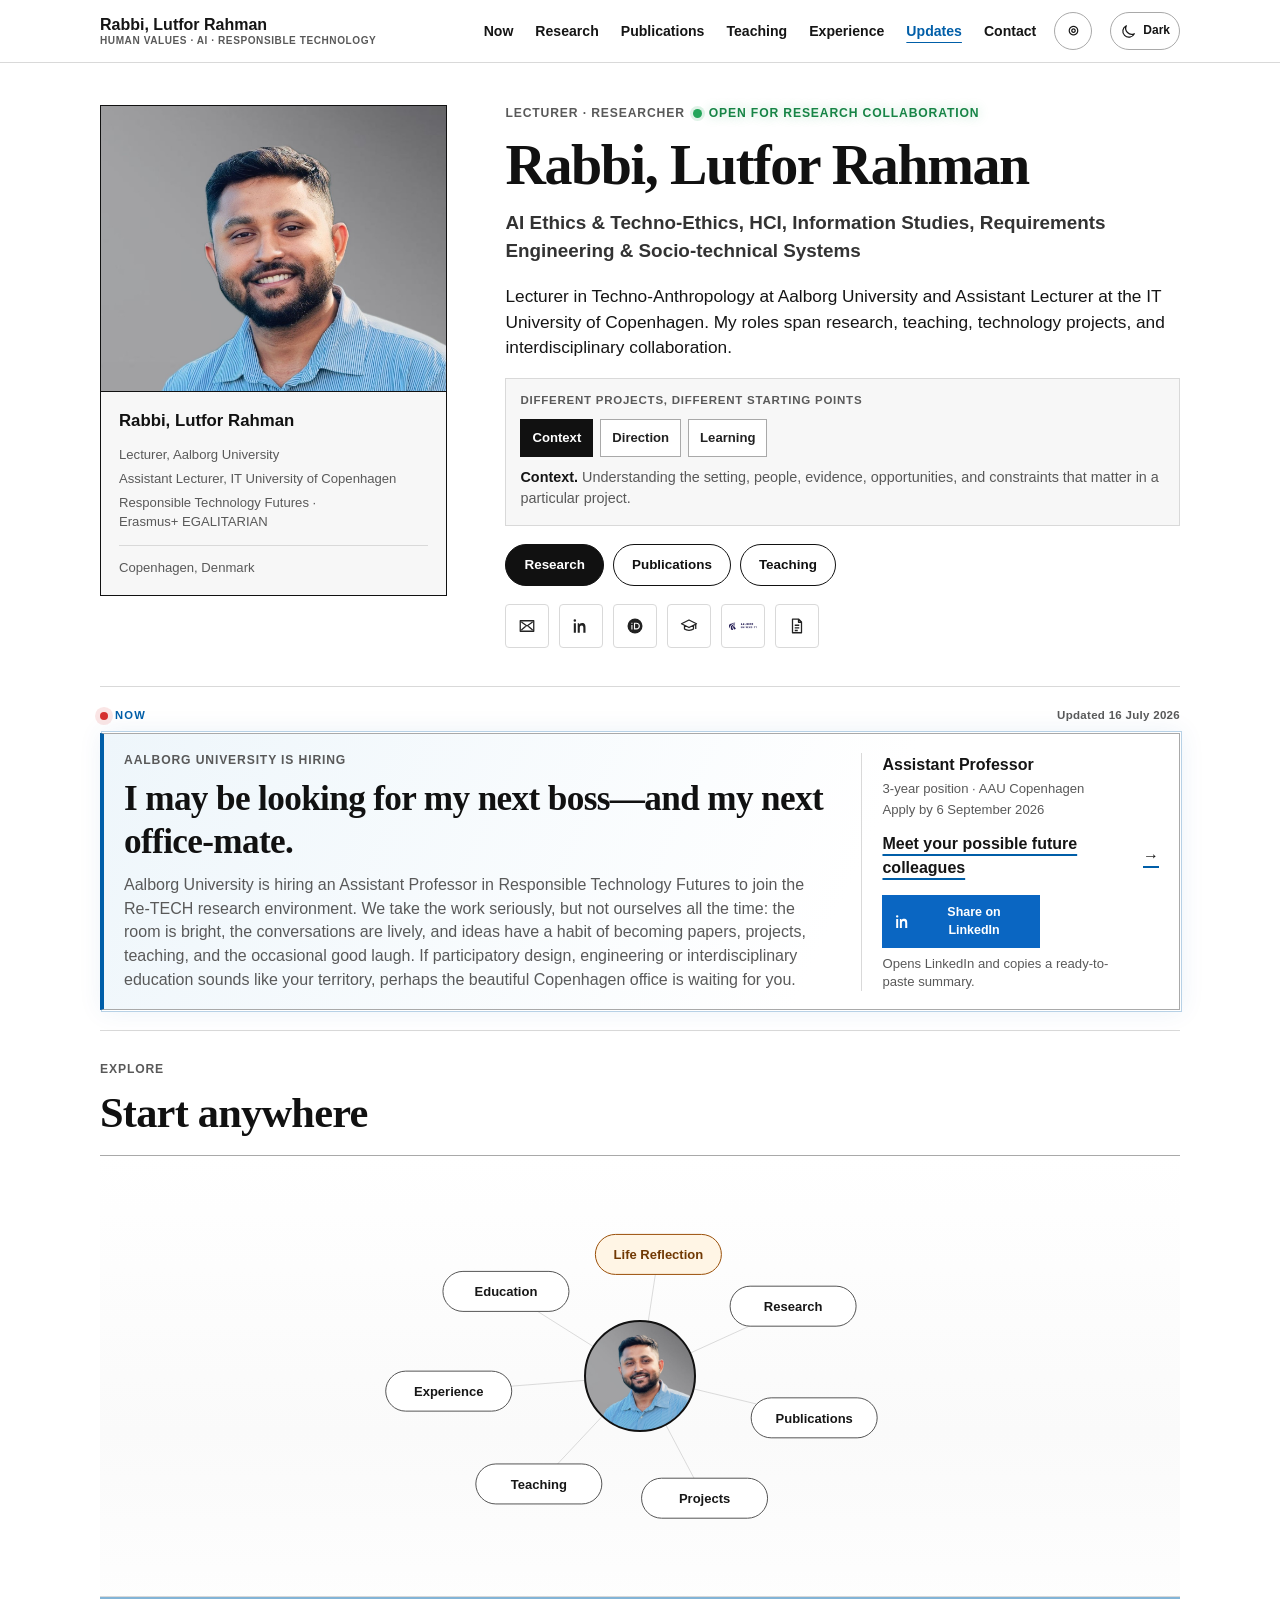
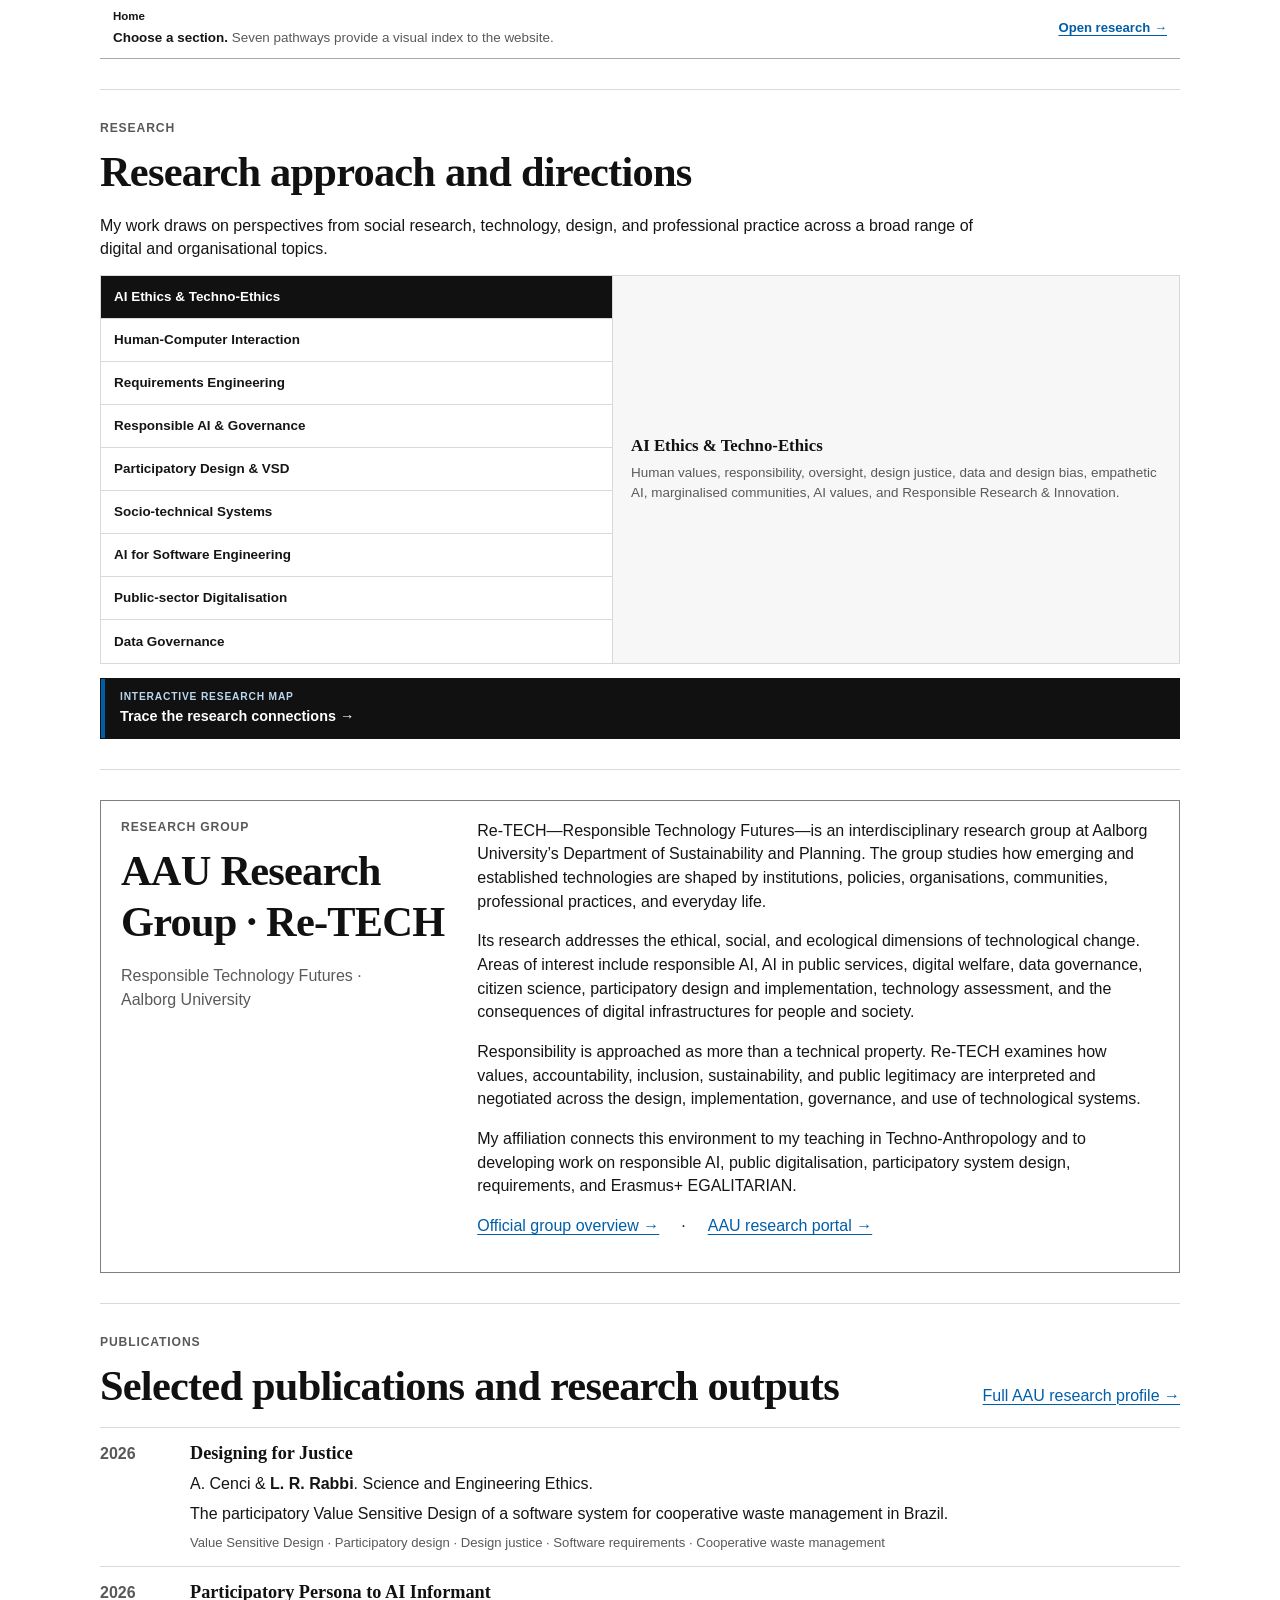
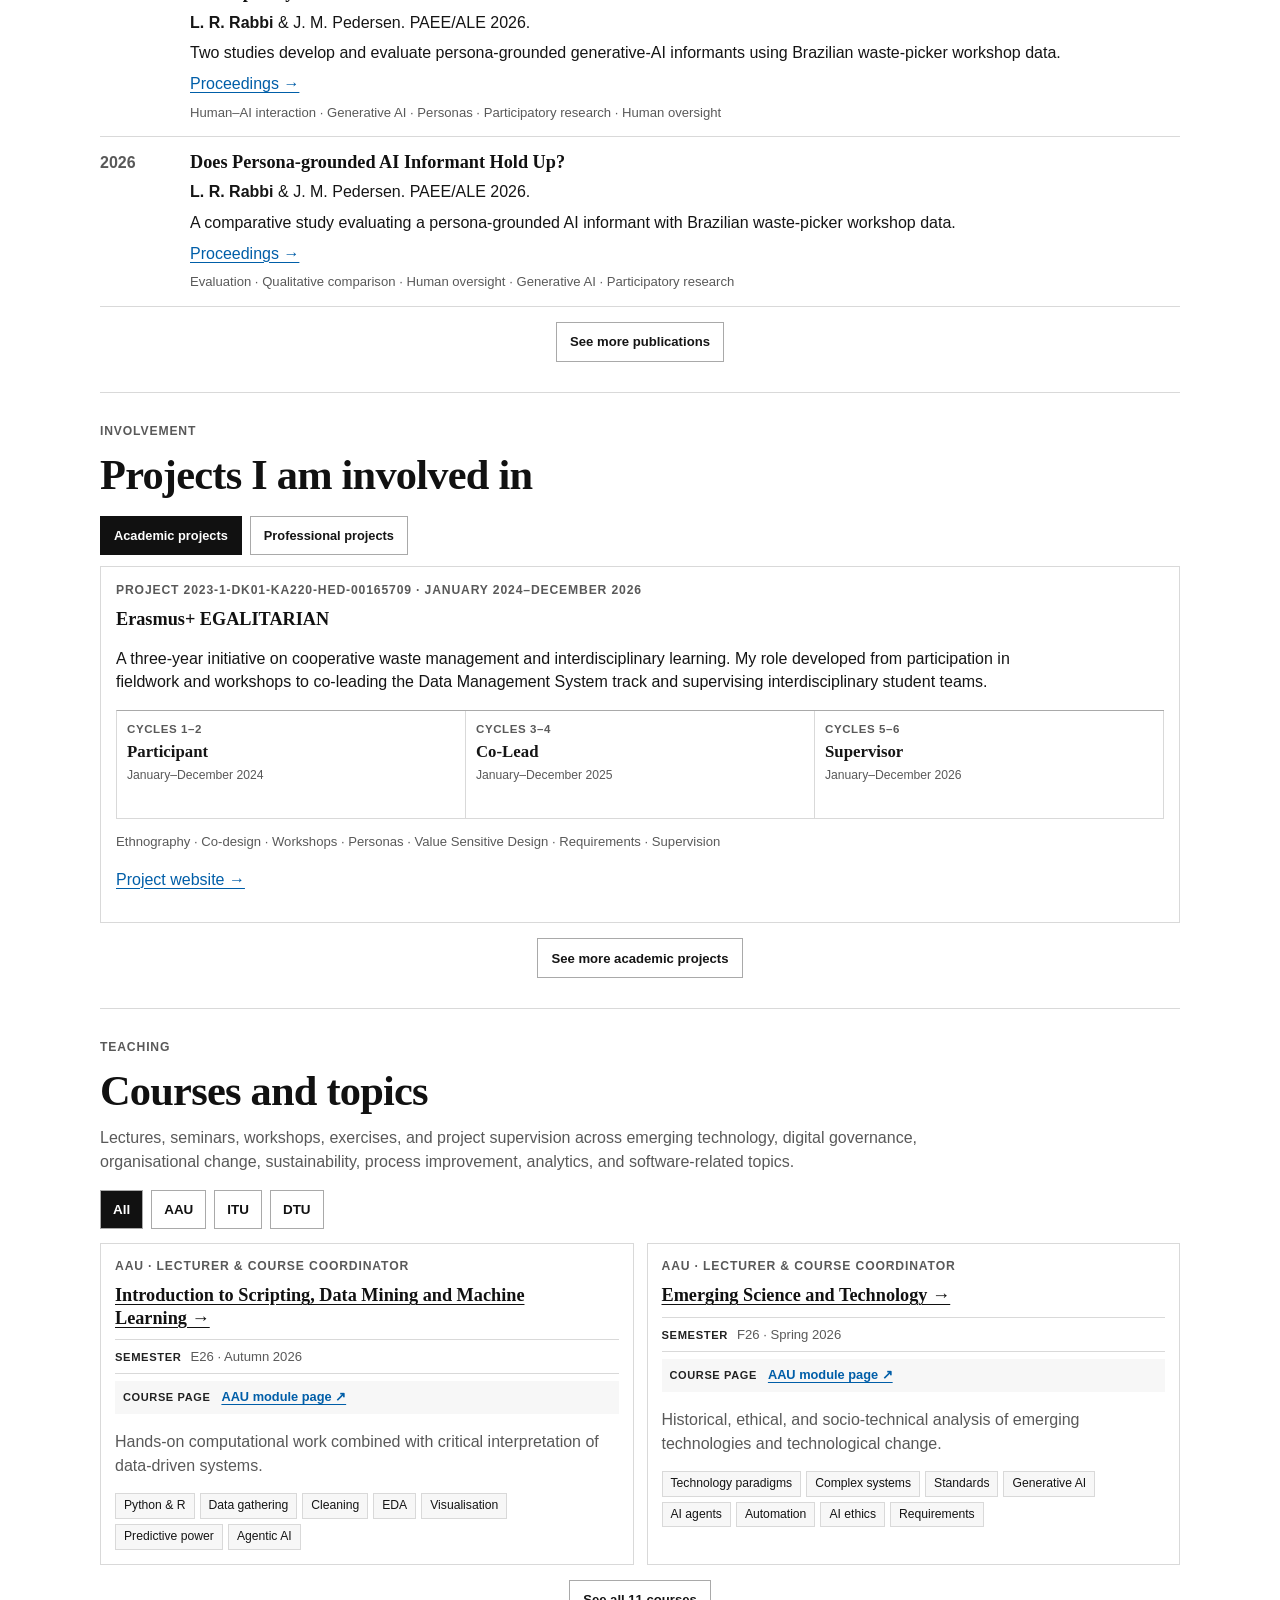
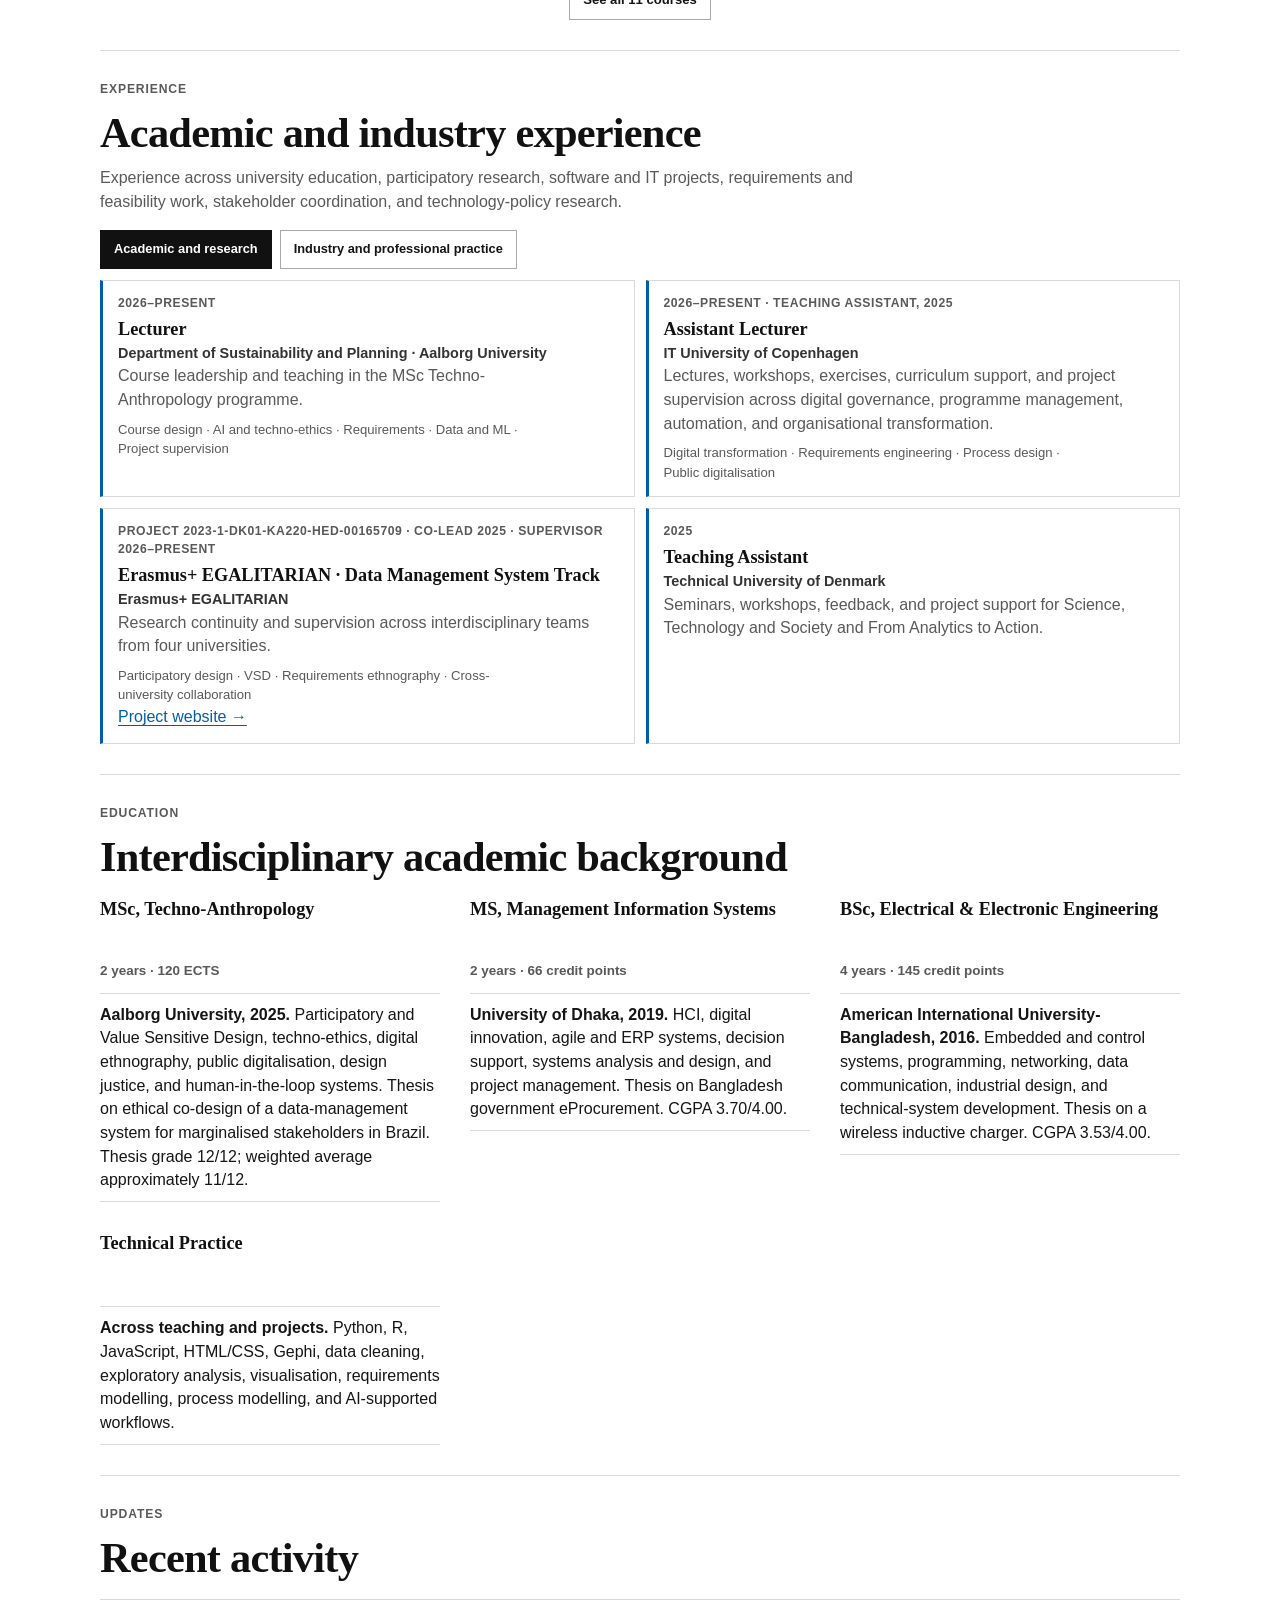
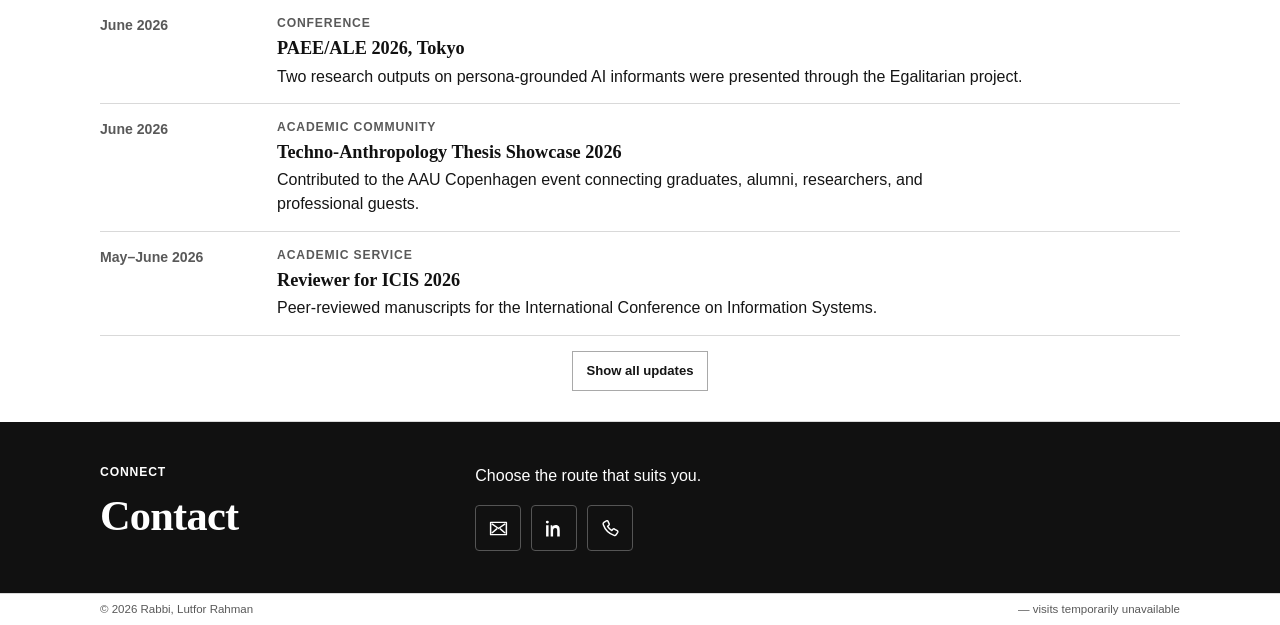
==== detailed.html @ 1c465591 "Make interactive profile the homepage" ====
<!doctype html>
<html lang="en">
  <head>
    <meta charset="utf-8" />
    <meta name="viewport" content="width=device-width, initial-scale=1" />
    <meta name="description" content="Rabbi, Lutfor Rahman — lecturer and researcher working across AI ethics, techno-ethics, HCI, requirements engineering, public digitalisation, and socio-technical systems." />
    <link rel="canonical" href="https://asmrabbi.github.io/detailed.html" />
    <!-- NOW_SOCIAL_META_START -->
    <meta property="og:type" content="article" />
    <meta property="og:site_name" content="Rabbi, Lutfor Rahman" />
    <meta property="og:title" content="Aalborg University is hiring | Rabbi, Lutfor Rahman" />
    <meta property="og:description" content="I may be looking for my next boss—and my next office-mate. Apply by 6 September 2026" />
    <meta property="og:url" content="https://asmrabbi.github.io/detailed.html?now=7c0dca48b4#now" />
    <meta property="og:image" content="https://asmrabbi.github.io/public/assets/images/social-preview.png?v=7c0dca48b4" />
    <meta property="og:image:width" content="1200" />
    <meta property="og:image:height" content="627" />
    <meta property="og:image:alt" content="Aalborg University is hiring" />
    <meta name="twitter:card" content="summary_large_image" />
    <meta name="twitter:title" content="Aalborg University is hiring | Rabbi, Lutfor Rahman" />
    <meta name="twitter:description" content="I may be looking for my next boss—and my next office-mate. Apply by 6 September 2026" />
    <meta name="twitter:image" content="https://asmrabbi.github.io/public/assets/images/social-preview.png?v=7c0dca48b4" />
    <!-- NOW_SOCIAL_META_END -->
    <title>Rabbi, Lutfor Rahman | AI Ethics, HCI &amp; Requirements Engineering</title>
    <link rel="icon" href="public/assets/favicon.svg" type="image/svg+xml" />
    <script src="theme.js"></script>
    <link rel="stylesheet" href="styles.css" />
  </head>
  <body>
    <a class="skip-link" href="#main-content">Skip to main content</a>
    <svg class="icon-sprite" aria-hidden="true">
      <symbol id="icon-email" viewBox="0 0 24 24"><path d="M3 5h18v14H3V5Zm1.5 1.8L12 12l7.5-5.2M4.5 17.2l5.8-5M19.5 17.2l-5.8-5" fill="none" stroke="currentColor" stroke-width="1.7" stroke-linejoin="round" /></symbol>
      <symbol id="icon-linkedin" viewBox="0 0 24 24"><path d="M5.2 8.3H2.4V21h2.8V8.3ZM3.8 3A1.7 1.7 0 1 0 3.8 6.4 1.7 1.7 0 0 0 3.8 3Zm6.5 5.3H7.6V21h2.8v-6.3c0-1.7.3-3.4 2.5-3.4 2.2 0 2.2 2 2.2 3.5V21H18v-7c0-3.4-.7-6-4.7-6-1.9 0-3.2 1-3.7 1.9h-.1V8.3Z" fill="currentColor" /></symbol>
      <symbol id="icon-orcid" viewBox="0 0 24 24"><circle cx="12" cy="12" r="10" fill="currentColor" /><path d="M7.2 7.5h1.4v1.4H7.2V7.5Zm0 3h1.4v6H7.2v-6Zm3.4-3h3.1c3.2 0 4.8 1.8 4.8 4.5s-1.6 4.5-4.8 4.5h-3.1v-9Zm1.5 1.4v6.2h1.5c2.2 0 3.3-1.1 3.3-3.1s-1.1-3.1-3.3-3.1h-1.5Z" fill="#fff" /></symbol>
      <symbol id="icon-scholar" viewBox="0 0 24 24"><path d="m2 9 10-5 10 5-10 5L2 9Zm4 2.2V16c2.8 2.3 9.2 2.3 12 0v-4.8M21 10v6" fill="none" stroke="currentColor" stroke-width="1.7" stroke-linejoin="round" /></symbol>
      <symbol id="icon-document" viewBox="0 0 24 24"><path d="M6 2.75h8l4 4V21H6V2.75Zm8 0V7h4M9 11h6M9 14.5h6M9 18h4" fill="none" stroke="currentColor" stroke-width="1.7" stroke-linejoin="round" /></symbol>
      <symbol id="icon-phone" viewBox="0 0 24 24"><path d="M7.2 3.4 4.5 5.1c-.8.5-1.1 1.5-.8 2.4 2 5.8 6.6 10.4 12.4 12.4.9.3 1.9 0 2.4-.8l1.7-2.7c.4-.7.2-1.6-.5-2l-3.2-1.8c-.6-.3-1.3-.2-1.8.3l-1.2 1.4a14.1 14.1 0 0 1-4.8-4.8l1.4-1.2c.5-.5.6-1.2.3-1.8L9.2 3.8c-.4-.7-1.3-.9-2-.4Z" fill="none" stroke="currentColor" stroke-width="1.7" stroke-linejoin="round" /></symbol>
      <symbol id="icon-moon" viewBox="0 0 24 24"><path d="M20.2 15.1A8.5 8.5 0 0 1 8.9 3.8 8.5 8.5 0 1 0 20.2 15.1Z" fill="none" stroke="currentColor" stroke-width="1.7" stroke-linejoin="round" /></symbol>
      <symbol id="icon-sun" viewBox="0 0 24 24"><circle cx="12" cy="12" r="3.5" fill="none" stroke="currentColor" stroke-width="1.7" /><path d="M12 2.2v2.2M12 19.6v2.2M2.2 12h2.2M19.6 12h2.2M5.1 5.1l1.6 1.6M17.3 17.3l1.6 1.6M18.9 5.1l-1.6 1.6M6.7 17.3l-1.6 1.6" fill="none" stroke="currentColor" stroke-width="1.7" stroke-linecap="round" /></symbol>
    </svg>

    <header class="site-header">
      <div class="container header-row">
        <a class="site-name" href="#top"><span>Rabbi, Lutfor Rahman</span><small>Human Values · AI · Responsible Technology</small></a>
        <nav id="main-nav" class="main-nav" aria-label="Main navigation">
          <a href="#now">Now</a><a href="#research">Research</a><a href="#publications">Publications</a><a href="#teaching">Teaching</a><a href="#experience">Experience</a><a href="#updates">Updates</a><a href="#contact">Contact</a>
        </nav>
        <a class="view-mode-link" href="./" aria-label="Open interactive profile view"><span aria-hidden="true">◎</span><span>Interactive view</span></a>
        <button class="theme-toggle" id="theme-toggle" type="button" aria-pressed="false" aria-label="Switch to dark mode" title="Switch to dark mode"><svg class="theme-toggle-icon" aria-hidden="true"><use id="theme-toggle-icon-use" href="#icon-moon"></use></svg><span id="theme-toggle-label">Dark</span></button>
        <button class="menu-button" type="button" aria-expanded="false" aria-controls="main-nav">Menu</button>
      </div>
    </header>

    <main id="main-content">
      <section class="hero container" id="top" aria-labelledby="page-title">
        <div class="hero-text">
          <p class="kicker availability-kicker"><span data-cms="hero-kicker">Lecturer · Researcher</span><span class="availability-status"><span class="availability-dot" aria-hidden="true"></span><span data-cms="hero-availability">Open for Research Collaboration</span></span></p>
          <h1 id="page-title">Rabbi, Lutfor Rahman</h1>
          <p class="role-line" data-cms="hero-role">AI Ethics &amp; Techno-Ethics, HCI, Information Studies, Requirements Engineering &amp; Socio-technical Systems</p>
          <p class="intro" data-cms="hero-intro">Lecturer in Techno-Anthropology at Aalborg University and Assistant Lecturer at the IT University of Copenhagen. My roles span research, teaching, technology projects, and interdisciplinary collaboration.</p>
          <div class="intro-explorer" aria-labelledby="intro-explorer-title">
            <p class="intro-explorer-title" id="intro-explorer-title">Different projects, different starting points</p>
            <div class="intro-steps" role="group" aria-label="Project lenses">
              <button class="intro-step active" type="button" aria-pressed="true" data-intro-copy="Context|Understanding the setting, people, evidence, opportunities, and constraints that matter in a particular project.">Context</button>
              <button class="intro-step" type="button" aria-pressed="false" data-intro-copy="Direction|Clarifying priorities and shaping useful research, teaching, design, or technology decisions for the situation at hand.">Direction</button>
              <button class="intro-step" type="button" aria-pressed="false" data-intro-copy="Learning|Using analysis, feedback, evaluation, and reflection to develop the work and communicate what is learned.">Learning</button>
            </div>
            <p class="intro-detail" id="intro-detail" aria-live="polite"><strong>Context.</strong> Understanding the setting, people, evidence, opportunities, and constraints that matter in a particular project.</p>
          </div>
          <ul class="hero-actions" aria-label="Explore the website"><li><a href="#research">Research</a></li><li><a href="#publications">Publications</a></li><li><a href="#teaching">Teaching</a></li></ul>
          <ul class="profile-links icon-only-links" aria-label="Profile and contact links">
            <li><a href="mailto:asmlrr@plan.aau.dk" aria-label="Email" data-tooltip="Email" title="Email"><svg class="profile-icon" aria-hidden="true"><use href="#icon-email"></use></svg></a></li>
            <li><a href="https://www.linkedin.com/in/asmrabbi/" target="_blank" rel="noopener noreferrer" aria-label="LinkedIn" data-tooltip="LinkedIn" title="LinkedIn"><svg class="profile-icon" aria-hidden="true"><use href="#icon-linkedin"></use></svg></a></li>
            <li><a href="https://orcid.org/0009-0007-5392-1400" target="_blank" rel="noopener noreferrer" aria-label="ORCID" data-tooltip="ORCID" title="ORCID"><svg class="profile-icon" aria-hidden="true"><use href="#icon-orcid"></use></svg></a></li>
            <li><a href="https://scholar.google.com/citations?user=o9uIU80AAAAJ&amp;hl=en" target="_blank" rel="noopener noreferrer" aria-label="Google Scholar" data-tooltip="Google Scholar" title="Google Scholar"><svg class="profile-icon" aria-hidden="true"><use href="#icon-scholar"></use></svg></a></li>
            <li><a href="https://vbn.aau.dk/en/persons/asmlrr/" target="_blank" rel="noopener noreferrer" aria-label="AAU profile" data-tooltip="AAU profile" title="AAU profile"><img class="profile-logo aau-logo" src="public/assets/logos/aau-logo.png" alt="" /></a></li>
            <li><a href="public/assets/docs/Rabbi-CV-2026.pdf" target="_blank" aria-label="CV" data-tooltip="CV" title="CV"><svg class="profile-icon" aria-hidden="true"><use href="#icon-document"></use></svg></a></li>
          </ul>
        </div>
        <aside class="profile-card" aria-label="Current academic roles">
          <figure class="profile-photo"><img src="public/assets/images/rabbi-portrait.jpg" alt="Rabbi, Lutfor Rahman" width="1280" height="1544" /></figure>
          <div class="profile-card-body"><p class="profile-card-name">Rabbi, Lutfor Rahman</p><p>Lecturer, Aalborg University</p><p>Assistant Lecturer, IT University of Copenhagen</p><p>Responsible Technology Futures · Erasmus+ EGALITARIAN</p><p class="profile-card-location">Copenhagen, Denmark</p></div>
        </aside>
      </section>

      <section class="section container now-section" id="now" aria-labelledby="now-heading">
        <div class="now-meta"><div class="now-marker" aria-hidden="true"><span></span>Now</div><span class="now-updated" data-cms="now-updated">Updated 16 July 2026</span></div>
        <div class="now-feature">
          <div class="now-copy">
            <p class="section-label" data-cms="now-eyebrow">Aalborg University is hiring</p>
            <h2 id="now-heading" data-cms="now-title">I may be looking for my next boss—and my next office-mate.</h2>
            <p data-cms="now-body">Aalborg University is hiring an Assistant Professor in Responsible Technology Futures to join the Re-TECH research environment. We take the work seriously, but not ourselves all the time: the room is bright, the conversations are lively, and ideas have a habit of becoming papers, projects, teaching, and the occasional good laugh. If participatory design, engineering or interdisciplinary education sounds like your territory, perhaps the beautiful Copenhagen office is waiting for you.</p>
          </div>
          <div class="now-action">
            <p><strong>Assistant Professor</strong><span>3-year position · AAU Copenhagen</span><span data-cms="now-deadline">Apply by 6 September 2026</span></p>
            <a class="now-link" data-cms-href="now-link" href="https://www.stillinger.aau.dk/videnskabelige-stillinger/vis-stilling/vacancyId/953686" target="_blank" rel="noopener noreferrer"><span data-cms="now-link-label">Meet your possible future colleagues</span> <span aria-hidden="true">→</span></a>
            <button class="now-share-linkedin" id="share-now-linkedin" type="button" aria-label="Share this Aalborg University vacancy update on LinkedIn" aria-describedby="linkedin-share-help"><svg class="profile-icon" aria-hidden="true"><use href="#icon-linkedin"></use></svg><span>Share on LinkedIn</span></button>
            <p class="now-share-help" id="linkedin-share-help">Opens LinkedIn and copies a ready-to-paste summary.</p>
            <p class="now-share-status" id="linkedin-share-status" aria-live="polite" hidden></p>
          </div>
        </div>
      </section>

      <section class="section container profile-navigator-section" id="keyword-navigator" aria-labelledby="keyword-heading">
        <div class="section-heading"><p class="section-label">Explore</p><h2 id="keyword-heading">Start anywhere</h2></div>
        <div class="profile-orbit" id="profile-orbit">
          <svg id="keyword-network" viewBox="0 0 860 440" role="group" aria-labelledby="keyword-network-title keyword-network-description">
            <title id="keyword-network-title">Interactive visual navigation for the website</title><desc id="keyword-network-description">Rabbi, Lutfor Rahman appears at the centre, connected to Research, Publications, Projects, Teaching, Experience, Education, and Life Reflection. Selecting an area reveals its content.</desc>
            <defs><clipPath id="orbit-avatar-clip"><circle cx="430" cy="220" r="55"></circle></clipPath></defs>
            <circle class="avatar-pulse avatar-pulse-one" cx="430" cy="220" r="67"></circle><circle class="avatar-pulse avatar-pulse-two" cx="430" cy="220" r="78"></circle>
            <g class="orbit-avatar-home" id="orbit-avatar-home" role="button" tabindex="0" aria-label="Reset Explore to home">
              <image class="orbit-avatar is-active" data-avatar-section="home" href="public/assets/images/rabbi-portrait.jpg" x="375" y="165" width="110" height="110" preserveAspectRatio="xMidYMid slice" clip-path="url(#orbit-avatar-clip)"></image>
              <image class="orbit-avatar" data-avatar-section="research" href="public/assets/images/orbit-research.png" x="375" y="165" width="110" height="110" preserveAspectRatio="xMidYMid slice" clip-path="url(#orbit-avatar-clip)"></image>
              <image class="orbit-avatar" data-avatar-section="publications" href="public/assets/images/orbit-publications.png" x="375" y="165" width="110" height="110" preserveAspectRatio="xMidYMid slice" clip-path="url(#orbit-avatar-clip)"></image>
              <image class="orbit-avatar" data-avatar-section="projects" href="public/assets/images/orbit-projects.png" x="375" y="165" width="110" height="110" preserveAspectRatio="xMidYMid slice" clip-path="url(#orbit-avatar-clip)"></image>
              <image class="orbit-avatar" data-avatar-section="teaching" href="public/assets/images/orbit-teaching.png" x="375" y="165" width="110" height="110" preserveAspectRatio="xMidYMid slice" clip-path="url(#orbit-avatar-clip)"></image>
              <image class="orbit-avatar" data-avatar-section="experience" href="public/assets/images/orbit-experience.png" x="375" y="165" width="110" height="110" preserveAspectRatio="xMidYMid slice" clip-path="url(#orbit-avatar-clip)"></image>
              <image class="orbit-avatar" data-avatar-section="education" href="public/assets/images/orbit-education.png" x="375" y="165" width="110" height="110" preserveAspectRatio="xMidYMid slice" clip-path="url(#orbit-avatar-clip)"></image>
              <circle class="orbit-avatar-border" cx="430" cy="220" r="55"></circle>
            </g>
          </svg>
          <article class="life-reflection" id="life-reflection" hidden aria-labelledby="life-reflection-heading">
            <div class="life-reflection-meta"><p class="life-reflection-label">Life reflection</p><time class="life-reflection-date" id="life-reflection-date" datetime="2026-07">July 2026</time></div>
            <h3 id="life-reflection-heading">Between two mornings</h3>
            <div class="life-reflection-prose" id="life-reflection-prose">
              <p>Some nights I am still awake when morning begins. As an immigrant living between places and time zones, I carry more than one clock inside me. Once, my days spilled easily into rooms full of friends; now I can be a night crawler bargaining with an early class—wondering whether my partner will wake soon and leave for work, whether tomorrow’s slides are ready, whether a deadline has quietly moved closer. And then: oh no, LinkedIn. Perhaps I should look.</p>
              <p>Behind these smaller alarms lives a larger one. My parents are growing older far away. I call and hear a tired voice, a cough, or the quiet suggestion that something is missing. Distance turns love into questions I cannot always answer: Are they well? Did I call enough? What does it mean to build a life here while part of my heart keeps listening seven thousand kilometres away?</p>
              <p>Still, life refuses to be only worry. The sun pours gold across the sky—goldy-gold, almost unreal. A ridiculous meme makes me laugh. Friends appear together on a phone screen, smiling from the other side of the world, and for a while the kilometres disappear. Then an email arrives: the paper is accepted. A colleague says something kind. A small accomplishment knocks at the door, and I catch myself smiling before anyone else can see.</p>
              <p>Yes, life goes on. Time passes through unfinished slides, missed sleep, distant voices, good news, private laughter, and skies that keep changing colour. Night gives back the morning. The new day comes. And somehow, so do I.</p>
            </div>
            <button type="button" class="life-reflection-more" aria-disabled="true" title="A personal page will be added here later">Click here for more</button>
          </article>
          <div class="orbit-status" id="keyword-network-detail" aria-live="polite"><div class="orbit-status-copy"><nav class="orbit-breadcrumbs" id="orbit-breadcrumbs" aria-label="Current Explore path"><button type="button" class="orbit-crumb current">Home</button></nav><p><strong>Choose a section.</strong> Seven pathways provide a visual index to the website.</p></div><div class="orbit-status-actions"><button class="orbit-back" id="orbit-back" type="button" hidden>Back</button><a href="#research" id="keyword-section-link">Open research →</a></div></div>
        </div>
        <noscript><p>The interactive profile navigator requires JavaScript.</p></noscript>
      </section>

      <section class="section container" id="research" aria-labelledby="research-heading">
        <div class="section-heading"><p class="section-label">Research</p><h2 id="research-heading">Research approach and directions</h2></div>
        <div class="research-summary">
          <div class="prose research-intro"><p>My work draws on perspectives from social research, technology, design, and professional practice across a broad range of digital and organisational topics.</p></div>
          <div class="research-domains">
            <div class="domain-tabs" role="tablist" aria-label="Research domains">
              <button class="domain-tab active" id="domain-ethics" data-profile-term="ai-ethics" type="button" role="tab" aria-selected="true" aria-controls="domain-detail" data-domain-title="AI Ethics &amp; Techno-Ethics" data-domain-copy="Design justice and justice in design; values in AI; data and design bias; empathetic AI; marginalised communities; human oversight; and Responsible Research &amp; Innovation (RRI).">AI Ethics &amp; Techno-Ethics</button>
              <button class="domain-tab" id="domain-hci" data-profile-term="hci" type="button" role="tab" aria-selected="false" aria-controls="domain-detail" data-domain-title="HCI &amp; Human-AI Interaction" data-domain-copy="Human-in-the-loop (HITL) systems, usability, trust, explanation, evaluation, and the ways people guide, adapt, or challenge generative and agentic systems.">HCI &amp; Human-AI Interaction</button>
              <button class="domain-tab" id="domain-requirements" data-profile-term="requirements-engineering" type="button" role="tab" aria-selected="false" aria-controls="domain-detail" data-domain-title="Requirements Engineering &amp; Software Work" data-domain-copy="Empirical software engineering, requirements ethnography, ethical assessment, ESG and CSRD reporting, ISO compliance, elicitation, workflows, and evaluation criteria.">Requirements Engineering &amp; Software Work</button>
              <button class="domain-tab" id="domain-public" data-profile-term="public-digitalisation" type="button" role="tab" aria-selected="false" aria-controls="domain-detail" data-domain-title="Public Digitalisation &amp; Socio-technical Systems" data-domain-copy="Public-sector system governance, organisational change, data and design bias, algorithmic marginalisation, digital inclusion, institutional responsibility, and accountability.">Public Digitalisation &amp; Socio-technical Systems</button>
            </div>
            <div class="domain-detail" id="domain-detail" role="tabpanel" aria-labelledby="domain-ethics" aria-live="polite"><h3>AI Ethics &amp; Techno-Ethics</h3><p>Design justice and justice in design; values in AI; data and design bias; empathetic AI; marginalised communities; human oversight; and Responsible Research &amp; Innovation (RRI).</p></div>
          </div>
          <button class="section-toggle inline-toggle map-reveal-button" id="toggle-research-map" type="button" aria-expanded="false" aria-controls="research-map"><span class="map-reveal-kicker">Interactive research map</span><span class="map-reveal-label">Trace the research connections →</span></button>
          <div class="research-map-compact" id="research-map" hidden>
            <div class="map-toolbar"><button class="small-button" type="button" id="reset-map">Show all</button><p id="map-status" aria-live="polite">Choose a topic or output, or show all connections.</p></div>
            <div class="research-map-frame"><svg id="research-network" viewBox="0 0 900 450" role="group" aria-labelledby="network-title network-description"><title id="network-title">Interactive graph of research topics and outputs</title><desc id="network-description">Topics appear on the left and related research outputs on the right. Hover over or focus a node to highlight its connections.</desc></svg></div>
            <noscript><p>The interactive research map requires JavaScript.</p></noscript>
          </div>
        </div>
      </section>

      <section class="section container" id="retech" aria-labelledby="retech-heading">
        <div class="retech-box">
          <div><p class="section-label">Research group</p><h2 id="retech-heading">Responsible Technology Futures (Re-TECH)</h2><p class="affiliation">Department of Sustainability and Planning · Aalborg University</p></div>
          <div class="prose"><p>Re-TECH is an interdisciplinary research group concerned with the ethical, social, and ecological dimensions of future technologies in research, design, and education. It treats ethics as part of innovation and evaluation—not only as external critique.</p><p>The group works on AI in public services, digital health and welfare, data governance, participatory design and implementation, citizen science, ethical technology assessment, and the socio-ecological consequences of innovation.</p><p>My involvement is through teaching, responsible AI and participatory system design, public digitalisation, information practices, and the Egalitarian initiative.</p><p class="link-row"><a href="https://www.en.plan.aau.dk/research/responsible-technology-futures" target="_blank" rel="noopener noreferrer">Official group overview →</a><a href="https://vbn.aau.dk/en/organisations/responsible-technology-futures/" target="_blank" rel="noopener noreferrer">AAU research portal →</a></p></div>
        </div>
      </section>

      <section class="section container" id="publications" aria-labelledby="publications-heading">
        <div class="section-heading split-heading"><div><p class="section-label">Publications</p><h2 id="publications-heading">Selected publications and research outputs</h2></div><a href="https://vbn.aau.dk/en/persons/asmlrr/" target="_blank" rel="noopener noreferrer">Full AAU research profile →</a></div>
        <ol class="publication-list">
          <li id="work-justice"><div class="publication-year">2026</div><div><h3 data-profile-term="publication-justice">Designing for justice: The participatory Value Sensitive Design of a Software System for Cooperative Waste Management in Brazil</h3><p>A. Cenci &amp; <strong>L. R. Rabbi</strong>. <em>Science and Engineering Ethics</em>. Accepted.</p><p class="publication-tags">HCI · Participatory Design · Value Sensitive Design · Software requirements</p></div></li>
          <li id="work-informant"><div class="publication-year">2026</div><div><h3 data-profile-term="publication-informant">Participatory persona to AI informant: A generative AI-based representation of Brazilian waste pickers</h3><p><strong>L. R. Rabbi</strong> &amp; J. M. Pedersen. PAEE/ALE 2026.</p><p><a href="https://paeeale.conferenceservice.jp/doc/PAEE_ALE_2026_PROCEEDINGS_draft_version.pdf" target="_blank" rel="noopener noreferrer">Proceedings →</a></p><p class="publication-tags">Human-AI Interaction · Generative AI · Personas · Participatory research</p></div></li>
          <li><div class="publication-year">2026</div><div><h3 data-profile-term="publication-evaluation">Does persona-grounded AI informant hold up? A comparative study with waste picker workshop data</h3><p><strong>L. R. Rabbi</strong> &amp; J. M. Pedersen. PAEE/ALE 2026.</p><p><a href="https://paeeale.conferenceservice.jp/doc/PAEE_ALE_2026_PROCEEDINGS_draft_version.pdf" target="_blank" rel="noopener noreferrer">Proceedings →</a></p><p class="publication-tags">Evaluation · Qualitative comparison · Human oversight · Generative AI</p></div></li>
          <li id="work-citizen-science" data-publication-extra hidden><div class="publication-year">2026</div><div><h3 data-profile-term="publication-citizen">Data-driven vs data-intensive environmental-marine citizen science</h3><p>A. Cenci, <strong>L. R. Rabbi</strong> &amp; T. Pyhälahti. Submitted.</p><p><a href="https://vbn.aau.dk/en/publications/data-driven-vs-data-intensive-environmental-marine-cs-perspective/" target="_blank" rel="noopener noreferrer">AAU Record →</a></p><p class="publication-tags">Data governance · Citizen science · Democratic participation · Information infrastructure</p></div></li>
          <li id="work-mobilizer" data-publication-extra hidden><div class="publication-year">2025</div><div><h3 data-profile-term="publication-mobilizer">Digital Mobilizer App: Environmental education through personas created by waste pickers</h3><p>J. M. da Silva et al., including <strong>L. R. Rabbi</strong>. PAEE/ALE 2025, pp. 409–417.</p><p><a href="https://doi.org/10.5281/zenodo.15880429" target="_blank" rel="noopener noreferrer">DOI →</a></p><p class="publication-tags">Personas · Environmental education · Participation · Digital engagement</p></div></li>
        </ol>
        <div id="more-publication-content" hidden>
          <ol class="publication-list secondary-publications">
            <li id="work-thesis"><div class="publication-year">2025</div><div><h3 data-profile-term="publication-thesis">The Value Sensitive Design of a Data Management System for Cooperative Waste Management in Brazil</h3><p><strong>L. R. Rabbi</strong>. Master’s project, Aalborg University.</p><p><a href="https://projekter.aau.dk/the-value-sensitive-design-of-a-data-management-system-for-cooperative-waste-management-in-brazil-ho-c67afaf8.html" target="_blank" rel="noopener noreferrer">AAU Record →</a></p><p class="publication-tags">Ethnography · Value elicitation · Design requirements · Cooperative waste management</p></div></li>
            <li id="work-ecoclareza"><div class="publication-year">2024</div><div><h3 data-profile-term="publication-ecoclareza">Enhancing transparency in waste management through participatory methods</h3><p>C. Bro, I. R. da Trindade, <strong>L. R. Rabbi</strong> &amp; F. S. Arnfred. Techno-Anthropology project, Aalborg University.</p><p><a href="https://kbdk-aub.primo.exlibrisgroup.com/discovery/search?query=any%2Ccontains%2CEnhancing%20Transparency%20in%20Waste%20Management%20Through%20use%20of%20Participatory%20Methods&amp;tab=DDPB&amp;search_scope=DDPB&amp;vid=45KBDK_AUB%3ADDPB&amp;lang=en" target="_blank" rel="noopener noreferrer">AAU Record →</a></p><p class="publication-tags">EcoClareza · Participatory methods · Ethnographic research · Prototype development</p></div></li>
            <li id="work-surveillance"><div class="publication-year">2024</div><div><h3 data-profile-term="publication-surveillance">Ethical conflicts of digital location tracking within families</h3><p>S. B. Toft, M. M. K. Sørensen, <strong>L. R. Rabbi</strong>, P. Stylianou &amp; C. Kjempff. Techno-Anthropology project, Aalborg University.</p><p><a href="https://kbdk-aub.primo.exlibrisgroup.com/discovery/search?query=any%2Ccontains%2CEthical%20conflicts%20of%20digital%20location%20tracking%20within%20families&amp;tab=DDPB&amp;search_scope=DDPB&amp;vid=45KBDK_AUB%3ADDPB&amp;lang=en" target="_blank" rel="noopener noreferrer">AAU Record →</a></p><p class="publication-tags">Interpersonal surveillance · Privacy · Trust · Postphenomenology · Feminist HCI</p></div></li>
          </ol>
          <h3 class="subsection-title" data-profile-term="publication-development">Work in development</h3>
          <div class="work-grid"><article id="work-alignment"><p class="status-label">Tool and manuscript</p><h3>Value Alignment Analyser</h3><p>Evaluating how stakeholder values are translated into design elements within technological systems.</p></article><article id="work-paradigm"><p class="status-label">Conceptual paper</p><h3>AI Paradigm Shift</h3><p>From model-centric machine learning to foundation-model ecosystems and agentic workflows.</p></article><article id="work-clones"><p class="status-label">Policy and ethics study</p><h3>AI clones of deceased persons</h3><p>Digital identity, posthumous data rights, personhood, policy, and socio-cultural implications.</p></article></div>
        </div>
        <button class="section-toggle" id="toggle-publications" type="button" aria-expanded="false" aria-controls="more-publication-content">See more publications</button>
      </section>

      <section class="section container" id="projects" aria-labelledby="projects-heading">
        <div class="section-heading"><p class="section-label">Involvement</p><h2 id="projects-heading">Projects I am involved in</h2></div>
        <div class="project-tabs" role="tablist" aria-label="Project type"><button class="project-tab active" id="academic-projects-tab" type="button" role="tab" aria-selected="true" aria-controls="academic-projects" data-project-panel="academic-projects">Academic projects</button><button class="project-tab" id="professional-projects-tab" type="button" role="tab" aria-selected="false" aria-controls="professional-projects" data-project-panel="professional-projects">Professional projects</button></div>
        <div class="project-panel" id="academic-projects" role="tabpanel" aria-labelledby="academic-projects-tab">
          <article class="featured-project"><div class="featured-project-text"><p class="status-label">Erasmus+ Egalitarian · 1 January 2024–31 December 2026</p><h3 data-profile-term="egalitarian">Egalitarian: cooperative waste management and interdisciplinary learning</h3><p>Egalitarian runs for three years in six half-year cycles. My role has developed from participation in fieldwork and workshops to co-leading the Data Management System track and supervising interdisciplinary student teams.</p><ol class="cycle-timeline" aria-label="Egalitarian roles by cycle"><li><span>Cycles 1–2</span><strong>Participant</strong><time datetime="2024">January–December 2024</time></li><li><span>Cycles 3–4</span><strong>Co-Lead</strong><time datetime="2025">January–December 2025</time><small>Data Management System track</small></li><li><span>Cycles 5–6</span><strong>Supervisor</strong><time datetime="2026">January–December 2026</time><small>Data Management System and related tracks</small></li></ol><dl class="compact-facts"><div><dt>Activities</dt><dd><span data-profile-term="ethnography">Ethnography</span>, <span data-profile-term="co-design">co-design</span>, <span data-profile-term="workshops">workshops</span>, <span data-profile-term="personas">personas</span>, <span data-profile-term="scenarios">scenarios</span>, <span data-profile-term="value-sensitive-design">Value Sensitive Design</span>, <span data-profile-term="requirements-elicitation">requirements elicitation</span>, and <span data-profile-term="academic-writing">academic writing</span></dd></div><div><dt>Partners</dt><dd>AAU, University of Brasília, University of Minho, and Saxion University of Applied Sciences</dd></div></dl><p><a href="https://egalitarian.eu/" target="_blank" rel="noopener noreferrer">Egalitarian project website →</a></p></div></article>
          <div id="more-academic-projects" hidden><div class="project-list single-project"><article><p class="status-label">TechLabs Copenhagen · August–December 2024</p><h3 data-profile-term="baby-balance">Baby Balance</h3><p>A digital tool concept for helping caregivers monitor a newborn baby’s feeding and nutrition, sleep, and daily routines in one place.</p><p class="publication-tags"><span data-profile-term="digital-health">Digital health</span> · <span data-profile-term="caregiving">Caregiving</span> · <span data-profile-term="tracking-tool">Tracking tool</span> · <span data-profile-term="product-development">Product development</span></p></article></div></div>
          <button class="section-toggle" id="toggle-academic-projects" type="button" aria-expanded="false" aria-controls="more-academic-projects">See more academic projects</button>
        </div>
        <div class="project-panel" id="professional-projects" role="tabpanel" aria-labelledby="professional-projects-tab" hidden>
          <div class="project-list professional-project-list">
            <article class="professional-portfolio"><p class="status-label">Axis International · May 2018–July 2019</p><h3 data-profile-term="axis-projects">Security-technology tenders, integration and delivery</h3><p>Led the technical and commercial coordination of tender-based technology projects for Bangladeshi law-enforcement agencies, translating operational needs into requirements, partner briefs, proposals, demonstrations and implementation plans.</p><div class="portfolio-projects">
              <section><h4 data-profile-term="axis-osint">OSINT platform integration for Bangladesh Police</h4><p>Led the tender response with IPS S.p.A. (Italy): requirements analysis, solution-integration planning, technical documentation, partner meetings and live capability demonstrations.</p><p class="publication-tags">OSINT · Requirements analysis · Systems integration · Technical proposals</p></section>
              <section><h4 data-profile-term="axis-cdr">CDR analysis platform</h4><p>Worked with Cobwebs Technologies on requirements, feasibility, tender documentation and demonstrations for an investigative call-detail-record analysis solution.</p><p class="publication-tags">CDR analytics · Vendor coordination · Feasibility · Stakeholder communication</p></section>
              <section><h4 data-profile-term="axis-eod">EOD robotics delivery</h4><p>Contributed to a winning German-partner project and led the technical team across installation, commissioning and end-user training for the responsible authority.</p><p class="publication-tags">Robotics · Commissioning · Training leadership · Public-sector delivery</p></section>
              <section><h4 data-profile-term="axis-imsi">IMSI catcher and backpack systems</h4><p>Coordinated multiple projects with partners in Germany and the United States, covering requirement clarification, compliance documentation, technical evaluation and client–supplier liaison.</p><p class="publication-tags">Telecommunications · Technical evaluation · Compliance · Cross-border coordination</p></section>
              <section><h4 data-profile-term="axis-speed">Traffic speed-detection systems</h4><p>Supported two winning deployments for Bangladesh Police and Bangladesh Highway Police, leading installation, commissioning and training while coordinating after-sales service, repair management and client relationships.</p><p class="publication-tags">System deployment · Training · After-sales service · Client management</p></section>
            </div></article>
            <article class="professional-portfolio"><p class="status-label">BASIS · December 2017–April 2018</p><h3 data-profile-term="basis-projects">Technology-sector research, policy and international engagement</h3><p>Combined market research and policy-oriented content work with international event coordination, stakeholder liaison and student-community leadership for Bangladesh’s national software and IT-services association.</p><div class="portfolio-projects">
              <section><h4 data-profile-term="basis-apicta">APICTA Awards 2018 coordination</h4><p>Supported event delivery and foreign delegates, co-led the BASIS Student Forum, prepared programme materials and researched current IT/ITES market trends with the team.</p><p class="publication-tags">International delegates · Event operations · IT/ITES market research · Content production</p></section>
              <section><h4 data-profile-term="basis-agm">BASIS Annual General Meeting and annual publication</h4><p>Contributed to AGM planning and coordination and helped research, compile and produce the association’s annual publication and supporting materials.</p><p class="publication-tags">Annual reporting · Editorial production · Stakeholder coordination · Event management</p></section>
              <section><h4 data-profile-term="basis-japan">Japan–Bangladesh ICT partnership and talent bridge</h4><p>Served on the organising team for the BASIS Japan–Bangladesh Friendship Forum and supported BJIT-related engagement connecting graduates and IT professionals with project representatives.</p><p class="publication-tags">Industry–talent liaison · International partnership · Community engagement</p></section>
              <section><h4 data-profile-term="basis-ridesharing">Ride-sharing market and policy study</h4><p>Researched platform practices, market conditions and regulatory considerations; the analysis contributed to BASIS inputs used during the finalisation of Bangladesh’s ride-sharing policy.</p><p class="publication-tags">Platform economy · Policy research · Market analysis · Digital mobility</p></section>
              <section><h4 data-profile-term="basis-digital-health">mHealth and eHealth platform study</h4><p>Investigated digital-health platforms, service practices and governance questions to support sector reporting and policy-oriented recommendations.</p><p class="publication-tags">Digital health · Platform governance · Research synthesis · Policy content</p></section>
              <section><h4 data-profile-term="basis-eprocurement">e-Procurement ecosystem study</h4><p>Contributed research and written analysis on electronic procurement practices, stakeholders and digital-service development for sector-facing reports.</p><p class="publication-tags">e-Procurement · Public digitalisation · Stakeholder analysis · Report development</p></section>
            </div></article>
            <article class="professional-portfolio"><p class="status-label">Technolive · September 2019–August 2022</p><h3 data-profile-term="it-projects">Business systems and platform delivery</h3><p>Worked between clients and development teams across the solution lifecycle—eliciting needs, translating them into functional requirements, supporting proposals and configuration, coordinating implementation, testing and training, and managing post-delivery issues.</p><div class="portfolio-projects">
              <section><h4 data-profile-term="technolive-lms">Multi-institution learning management platform</h4><p>Supported requirements, rollout and client coordination for an LMS used by approximately 15,000 students across multiple institutions in Bangladesh.</p><p class="publication-tags">EdTech · SaaS · Requirements elicitation · User support · Scaled deployment</p></section>
              <section><h4 data-profile-term="technolive-hms">Hospital management system</h4><p>Translated clinical and administrative workflows into functional needs and coordinated implementation, testing, user training and issue resolution with client and development teams.</p><p class="publication-tags">Health IT · Workflow analysis · Implementation · Acceptance testing</p></section>
              <section><h4 data-profile-term="technolive-erp">ERP, CRM and inventory platforms</h4><p>Supported business-process analysis and delivery of integrated systems for customer relationships, inventory and operational reporting, including light configuration and technical troubleshooting.</p><p class="publication-tags">ERP · CRM · Inventory · Process modelling · Systems analysis</p></section>
              <section><h4 data-profile-term="technolive-eprocurement">Public-sector e-Procurement tender</h4><p>Contributed to ICT Division tender work through requirement review, solution scoping, proposal development and coordination between technical, commercial and client-facing teams.</p><p class="publication-tags">e-Procurement · Tender management · Solution architecture · Public sector</p></section>
              <section><h4 data-profile-term="technolive-ai-fintech">Image-recognition and financial-tool concepts</h4><p>Supported early-stage requirements and technical coordination for image-recognition work and selected banking and financial application concepts.</p><p class="publication-tags">Applied AI · FinTech · Prototyping · SaaS/PaaS delivery · Technical liaison</p></section>
            </div></article>
            <article class="professional-portfolio professional-portfolio-single"><p class="status-label">British American Tobacco Bangladesh · Project engagement</p><h3 data-profile-term="bat-ehs">Environment, Health &amp; Safety audit and compliance reporting</h3><p>Worked with the EHS Audit Team to analyse audit and compliance records, organise supporting evidence, document findings, and develop the final EHS report. The work connected detailed report analysis with practical auditing, compliance review, and clear communication of environmental, health, and safety observations.</p><div class="portfolio-projects">
              <section><h4>Audit evidence and final reporting</h4><p>Reviewed EHS information for consistency and compliance, synthesised the findings, and prepared report materials that supported the audit team’s final deliverable.</p><p class="publication-tags">EHS auditing · Compliance analysis · Audit evidence · Report development · Risk documentation</p></section>
            </div></article>
          </div>
        </div>
      </section>

      <section class="section container" id="teaching" aria-labelledby="teaching-heading">
        <div class="section-heading"><p class="section-label">Teaching</p><h2 id="teaching-heading">Courses and topics</h2></div>
        <p class="teaching-intro">Lectures, seminars, workshops, exercises, and project supervision across emerging technology, digital governance, organisational change, sustainability, process improvement, analytics, and software-related topics.</p>
        <div class="filter-buttons" role="group" aria-label="Filter courses by institution"><button type="button" class="filter-button active" data-course-filter="all" aria-pressed="true">All</button><button type="button" class="filter-button" data-course-filter="aau" aria-pressed="false">AAU</button><button type="button" class="filter-button" data-course-filter="itu" aria-pressed="false">ITU</button><button type="button" class="filter-button" data-course-filter="dtu" aria-pressed="false">DTU</button></div><p id="course-filter-status" class="visually-hidden" aria-live="polite"></p>
        <div class="course-grid">
          <article class="course" data-institution="aau"><p class="course-meta">AAU · Lecturer &amp; course coordinator</p><h3><a href="https://moduler.aau.dk/course/2023-2024/TBTANK22103" target="_blank" rel="noopener noreferrer">Introduction to Scripting, Data Mining and Machine Learning →</a></h3><p class="course-semesters"><strong>Semester</strong><span>E26 · Autumn 2026</span></p><div class="course-links"><strong>Course page</strong><a href="https://moduler.aau.dk/course/2023-2024/TBTANK22103" target="_blank" rel="noopener noreferrer">AAU module page ↗</a></div><p>Hands-on computational work combined with critical interpretation of data-driven systems.</p><ul class="keyword-list"><li>Python &amp; R</li><li>Data gathering</li><li>Cleaning</li><li>EDA</li><li>Visualisation</li><li>Predictive power</li><li>Agentic AI</li></ul></article>
          <article class="course" data-institution="aau"><p class="course-meta">AAU · Lecturer &amp; course coordinator</p><h3><a href="https://moduler.aau.dk/course/2025-2026/TBTANK22203?lang=en-GB" target="_blank" rel="noopener noreferrer">Emerging Science and Technology →</a></h3><p class="course-semesters"><strong>Semester</strong><span>F26 · Spring 2026</span></p><div class="course-links"><strong>Course page</strong><a href="https://moduler.aau.dk/course/2025-2026/TBTANK22203?lang=en-GB" target="_blank" rel="noopener noreferrer">AAU module page ↗</a></div><p>Historical, ethical, and socio-technical analysis of emerging technologies and technological change.</p><ul class="keyword-list"><li>Technology paradigms</li><li>Complex systems</li><li>Standards</li><li>Generative AI</li><li>AI agents</li><li>Automation</li><li>AI ethics</li><li>Requirements</li></ul></article>
          <article class="course" data-institution="itu"><p class="course-meta">ITU · Assistant Lecturer / Teaching Assistant</p><h3><a href="https://learnit.itu.dk/local/coursebase/view.php?ciid=2081" target="_blank" rel="noopener noreferrer">Digital Organizing and Transformation →</a></h3><p class="course-semesters"><strong>Semesters</strong><span>Summer 2025 · Autumn 2025 · Summer 2026 · Autumn 2026</span></p><div class="course-links course-links-multiple"><strong>Course pages</strong><ul><li><a href="https://learnit.itu.dk/local/coursebase/view.php?ciid=1801" target="_blank" rel="noopener noreferrer">Summer 2025 ↗</a></li><li><a href="https://learnit.itu.dk/local/coursebase/view.php?ciid=1661" target="_blank" rel="noopener noreferrer">Autumn 2025 ↗</a></li><li><a href="https://learnit.itu.dk/local/coursebase/view.php?ciid=1931" target="_blank" rel="noopener noreferrer">Summer 2026 ↗</a></li><li><a href="https://learnit.itu.dk/local/coursebase/view.php?ciid=2081" target="_blank" rel="noopener noreferrer">Autumn 2026 ↗</a></li></ul></div><p>Organisations, work, leadership, and change under contemporary digitalisation.</p><ul class="keyword-list"><li>Digital transformation</li><li>Organisational change</li><li>Leadership</li><li>Work practices</li></ul></article>
          <article class="course" data-institution="itu"><p class="course-meta">ITU · Assistant Lecturer</p><h3><a href="https://learnit.itu.dk/local/coursebase/view.php?ciid=2077" target="_blank" rel="noopener noreferrer">IT and Green Transitions →</a></h3><p class="course-semesters"><strong>Semester</strong><span>Autumn 2026</span></p><div class="course-links"><strong>Course page</strong><a href="https://learnit.itu.dk/local/coursebase/view.php?ciid=2077" target="_blank" rel="noopener noreferrer">Autumn 2026 ↗</a></div><p>Digitalisation, climate change, sustainability, and societal transformation.</p><ul class="keyword-list"><li>Climate-conscious design</li><li>Responsible infrastructure</li><li>AI &amp; sustainability</li><li>Urban mobility</li></ul></article>
          <article class="course" data-institution="itu"><p class="course-meta">ITU · Assistant Lecturer</p><h3><a href="https://learnit.itu.dk/local/coursebase/view.php?ciid=1965" target="_blank" rel="noopener noreferrer">IT Program Management →</a></h3><p class="course-semesters"><strong>Semester</strong><span>Spring 2026</span></p><div class="course-links"><strong>Course page</strong><a href="https://learnit.itu.dk/local/coursebase/view.php?ciid=1965" target="_blank" rel="noopener noreferrer">Spring 2026 ↗</a></div><p>Planning and evaluating complex IT programmes across technical and organisational concerns.</p><ul class="keyword-list"><li>Requirements engineering</li><li>Risk analysis</li><li>Performance measures</li><li>Software engineering</li></ul></article>
          <article class="course" data-institution="itu"><p class="course-meta">ITU · Assistant Lecturer / Teaching Assistant</p><h3><a href="https://learnit.itu.dk/local/coursebase/view.php?ciid=1883" target="_blank" rel="noopener noreferrer">The Digital State →</a></h3><p class="course-semesters"><strong>Semesters</strong><span>Spring 2025 · Spring 2026</span></p><div class="course-links course-links-multiple"><strong>Course pages</strong><ul><li><a href="https://learnit.itu.dk/local/coursebase/view.php?ciid=1607" target="_blank" rel="noopener noreferrer">Spring 2025 ↗</a></li><li><a href="https://learnit.itu.dk/local/coursebase/view.php?ciid=1883" target="_blank" rel="noopener noreferrer">Spring 2026 ↗</a></li></ul></div><p>Public-sector digitalisation and questions of data, infrastructure, and responsibility.</p><ul class="keyword-list"><li>Public digitalisation</li><li>Data ethics</li><li>Citizen science</li><li>STS</li><li>Ethnography</li></ul></article>
          <article class="course" data-institution="itu"><p class="course-meta">ITU · Assistant Lecturer</p><h3><a href="https://learnit.itu.dk/local/coursebase/view.php?ciid=1972" target="_blank" rel="noopener noreferrer">Business Process Improvement &amp; Automation →</a></h3><p class="course-semesters"><strong>Semester</strong><span>Spring 2026</span></p><div class="course-links"><strong>Course page</strong><a href="https://learnit.itu.dk/local/coursebase/view.php?ciid=1972" target="_blank" rel="noopener noreferrer">Spring 2026 ↗</a></div><p>Modelling, improving, and automating organisational processes.</p><ul class="keyword-list"><li>BPMN &amp; CMMN</li><li>Lean</li><li>Six Sigma</li><li>Low-code</li><li>RPA</li><li>Generative AI</li><li>Governance</li></ul></article>
          <article class="course" data-institution="itu"><p class="course-meta">ITU · Teaching Assistant</p><h3><a href="https://learnit.itu.dk/local/coursebase/view.php?ciid=1957" target="_blank" rel="noopener noreferrer">Navigating Complexity: Mapping, Analyzing and Decision-Making →</a></h3><p class="course-semesters"><strong>Semester</strong><span>Autumn 2025</span></p><div class="course-links"><strong>Course page</strong><a href="https://learnit.itu.dk/local/coursebase/view.php?ciid=1957" target="_blank" rel="noopener noreferrer">Autumn 2025 ↗</a></div><p>Qualitative and data-driven methods for investigating complex technology cases.</p><ul class="keyword-list"><li>Digital methods</li><li>Gephi</li><li>Controversy mapping</li><li>Data politics</li><li>Discourse analysis</li></ul></article>
          <article class="course" data-institution="itu"><p class="course-meta">ITU · Teaching Assistant</p><h3><a href="https://learnit.itu.dk/local/coursebase/view.php?ciid=1597" target="_blank" rel="noopener noreferrer">IT Enabled Process Improvement →</a></h3><p class="course-semesters"><strong>Semester</strong><span>Spring 2025</span></p><div class="course-links"><strong>Course page</strong><a href="https://learnit.itu.dk/local/coursebase/view.php?ciid=1597" target="_blank" rel="noopener noreferrer">Spring 2025 ↗</a></div><p>Improving human-centred organisational processes through theory and project work.</p><ul class="keyword-list"><li>BPR</li><li>Design Thinking</li><li>Lean</li><li>Service Design</li><li>Process Mining</li></ul></article>
          <article class="course" data-institution="dtu"><p class="course-meta">DTU · Teaching Assistant</p><h3><a href="https://lifelonglearning.dtu.dk/en/management-en/single-course/from-analytics-to-action/" target="_blank" rel="noopener noreferrer">From Analytics to Action →</a></h3><p class="course-semesters"><strong>Semester</strong><span>Spring 2025</span></p><div class="course-links"><strong>Course page</strong><a href="https://lifelonglearning.dtu.dk/en/management-en/single-course/from-analytics-to-action/" target="_blank" rel="noopener noreferrer">DTU course page ↗</a></div><p>Managing data-analysis projects and translating findings into organisational action.</p><ul class="keyword-list"><li>Data quality</li><li>Analytics strategy</li><li>Stakeholders</li><li>Implementation</li><li>Visualisation</li></ul></article>
          <article class="course" data-institution="dtu"><p class="course-meta">DTU · Teaching Assistant</p><h3><a href="https://kurser.dtu.dk/course/42620" target="_blank" rel="noopener noreferrer">Science, Technology and Society →</a></h3><p class="course-semesters"><strong>Semester</strong><span>Spring 2025</span></p><div class="course-links"><strong>Course page</strong><a href="https://kurser.dtu.dk/course/42620" target="_blank" rel="noopener noreferrer">DTU course catalogue ↗</a></div><p>Relations among technological development, scientific knowledge, institutions, and society.</p><ul class="keyword-list"><li>STS</li><li>Responsible innovation</li><li>Technology assessment</li><li>Controversy mapping</li><li>Socio-technical change</li></ul></article>
        </div>
        <button class="section-toggle" id="toggle-courses" type="button" aria-expanded="false">Show all courses</button>
      </section>

      <section class="section container" id="experience" aria-labelledby="experience-heading">
        <div class="section-heading"><p class="section-label">Experience</p><h2 id="experience-heading">Academic and industry experience</h2><p>Experience across university education, participatory research, software and IT projects, requirements and feasibility work, stakeholder coordination, and technology-policy research.</p></div>
        <div class="project-tabs experience-tabs" role="tablist" aria-label="Experience type"><button class="project-tab active" id="academic-experience-tab" type="button" role="tab" aria-selected="true" aria-controls="academic-experience" data-experience-panel="academic-experience">Academic and research</button><button class="project-tab" id="professional-experience-tab" type="button" role="tab" aria-selected="false" aria-controls="professional-experience" data-experience-panel="professional-experience">Industry and professional practice</button></div>
        <div class="experience-panel" id="academic-experience" role="tabpanel" aria-labelledby="academic-experience-tab">
          <ol class="experience-list academic-experience-list">
            <li><p class="experience-date">2026–present</p><h3 data-profile-term="experience-aau">Lecturer</h3><p class="experience-org">Department of Sustainability and Planning · Aalborg University</p><p>Course leadership and teaching in the MSc Techno-Anthropology programme.</p><p class="publication-tags">Course design · AI and techno-ethics · Requirements · Data and ML · Project supervision</p></li>
            <li><p class="experience-date">2026–present · Teaching Assistant, 2025</p><h3 data-profile-term="experience-itu">Assistant Lecturer</h3><p class="experience-org">IT University of Copenhagen</p><p>Lectures, workshops, exercises, curriculum support, and project supervision across digital governance, programme management, automation, and organisational transformation.</p><p class="publication-tags">Digital transformation · Requirements engineering · Process design · Public digitalisation</p></li>
            <li><p class="experience-date">Supervisor, 2026–present · Research Team Co-Lead, 2025</p><h3 data-profile-term="experience-egalitarian">Data Management System track</h3><p class="experience-org">Erasmus+ EGALITARIAN</p><p>Supervision and research continuity across interdisciplinary teams from four universities.</p><p class="publication-tags">Participatory design · VSD · Requirements ethnography · Cross-university collaboration</p></li>
            <li><p class="experience-date">2025</p><h3 data-profile-term="experience-dtu">Teaching Assistant</h3><p class="experience-org">Technical University of Denmark</p><p>Seminars, workshops, feedback, and project support for Science, Technology and Society and From Analytics to Action.</p></li>
          </ol>
        </div>
        <div class="experience-panel" id="professional-experience" role="tabpanel" aria-labelledby="professional-experience-tab" hidden>
          <ol class="experience-list">
            <li><p class="experience-date">December 2024–September 2025</p><h3 data-profile-term="experience-techlabs">Partnership Lead</h3><p class="experience-org">TechLabs Copenhagen</p><p>Partner outreach, stakeholder relations, programme coordination, vendor coordination, and community continuity.</p></li>
            <li><p class="experience-date">September 2019–August 2022</p><h3 data-profile-term="experience-technolive">Senior Executive Engineer</h3><p class="experience-org">Technolive · Dhaka</p><p>Bridged client and development teams across LMS, hospital, ERP/CRM, inventory, e-procurement and emerging-technology solutions—from requirements and proposals to rollout, training and support.</p><p class="publication-tags">Requirements elicitation · SaaS/PaaS · Systems analysis · Implementation · Client–developer liaison</p></li>
            <li><p class="experience-date">May 2018–July 2019</p><h3 data-profile-term="experience-axis">Senior Executive, Business Development</h3><p class="experience-org">Axis International · Dhaka</p><p>Led tender and delivery coordination for security-technology systems, including requirements analysis, partner integration, proposals, demonstrations, commissioning, training and after-sales management.</p><p class="publication-tags">Requirements engineering · Technical tenders · Systems integration · Public-sector clients · Delivery leadership</p></li>
            <li data-experience-extra="professional" hidden><p class="experience-date">December 2017–April 2018</p><h3 data-profile-term="experience-basis">Executive, Content &amp; Research</h3><p class="experience-org">Bangladesh Association of Software and Information Services (BASIS)</p><p>Produced IT/ITES market and policy research, sector reports and event materials while supporting international delegates, industry forums and graduate–professional engagement.</p><p class="publication-tags">Technology policy · Market research · Report production · International liaison · Event delivery</p></li>
            <li data-experience-extra="professional" hidden><p class="experience-date">Project portfolio within 2017–2022</p><h3 data-profile-term="experience-projects">IT project and research engagements</h3><p class="experience-org">BAT Bangladesh · Socian Ltd. · Public- and private-sector projects</p><p>Technology and product research, digital-project coordination, systems integration, quality assurance, and stakeholder communication.</p></li>
          </ol>
          <button class="section-toggle experience-toggle" type="button" data-experience-toggle="professional" aria-expanded="false">See more industry experience</button>
        </div>
      </section>

      <section class="section container" id="background" aria-labelledby="background-heading"><div class="section-heading"><p class="section-label">Education</p><h2 id="background-heading">Interdisciplinary academic background</h2></div><div class="background-grid"><div><h3>MSc, Techno-Anthropology</h3><p class="degree-meta">2 years · 120 ECTS</p><ul class="plain-list"><li><strong>Aalborg University, 2025.</strong> Participatory and Value Sensitive Design, techno-ethics, digital ethnography, public digitalisation, design justice, and human-in-the-loop systems.</li></ul></div><div><h3>MS, Management Information Systems</h3><p class="degree-meta">2 years · 66 credit points</p><ul class="plain-list"><li><strong>University of Dhaka, 2019.</strong> HCI, digital innovation, agile and ERP systems, decision support, systems analysis and design, and project management.</li></ul></div><div><h3>BSc, Electrical &amp; Electronic Engineering</h3><p class="degree-meta">4 years · 145 credit points</p><ul class="plain-list"><li><strong>American International University-Bangladesh, 2016.</strong> Embedded and control systems, programming, networking, data communication, industrial design, and technical-system development.</li></ul></div></div></section>

      <section class="section container" id="updates" aria-labelledby="updates-heading"><div class="section-heading"><p class="section-label">Updates</p><h2 id="updates-heading">Recent activity</h2></div><div class="updates-list" id="managed-updates"><article><time datetime="2026-06">June 2026</time><div><p class="status-label">Conference</p><h3>PAEE/ALE 2026, Tokyo</h3><p>Two research outputs on persona-grounded AI informants were presented through the Egalitarian project.</p></div></article><article><time datetime="2026-06">June 2026</time><div><p class="status-label">Academic community</p><h3>Techno-Anthropology Thesis Showcase 2026</h3><p>Contributed to the AAU Copenhagen event connecting graduates, alumni, researchers, and professional guests.</p></div></article><article><time datetime="2026-05">May–June 2026</time><div><p class="status-label">Academic service</p><h3>Reviewer for ICIS 2026</h3><p>Peer-reviewed manuscripts for the International Conference on Information Systems.</p></div></article><article data-update-extra hidden><time datetime="2026-02">February 2026</time><div><p class="status-label">Publication</p><h3>“Designing for justice” accepted</h3><p>Accepted for publication in <em>Science and Engineering Ethics</em>.</p></div></article><article data-update-extra hidden><time datetime="2026-02">February 2026</time><div><p class="status-label">Appointment</p><h3>Joined Aalborg University as Lecturer</h3><p>Teaching and coordinating in the MSc Techno-Anthropology programme while continuing at ITU and Egalitarian.</p></div></article></div><button class="section-toggle" id="toggle-updates" type="button" aria-expanded="false">Show all updates</button></section>

      <section class="contact-section" id="contact" aria-labelledby="contact-heading"><div class="container contact-grid"><div><p class="section-label">Connect</p><h2 id="contact-heading">Contact</h2></div><div><p data-cms="contact-intro">Choose the route that suits you.</p><ul class="profile-links contact-profile-links icon-only-links" aria-label="Contact options"><li><a href="mailto:asmlrr@plan.aau.dk" aria-label="Email" data-tooltip="Email" title="Email"><svg class="profile-icon"><use href="#icon-email"></use></svg></a></li><li><a href="https://www.linkedin.com/in/asmrabbi/" target="_blank" rel="noopener noreferrer" aria-label="LinkedIn" data-tooltip="LinkedIn" title="LinkedIn"><svg class="profile-icon"><use href="#icon-linkedin"></use></svg></a></li><li><a href="tel:+4571473083" aria-label="Phone: +45 71 47 30 83" data-tooltip="+45 71 47 30 83" title="+45 71 47 30 83"><svg class="profile-icon"><use href="#icon-phone"></use></svg></a></li></ul></div></div></section>
    </main>

    <footer class="site-footer"><div class="container footer-row"><p>© <span id="current-year"></span> Rabbi, Lutfor Rahman</p><p class="visitor-counter" id="visitor-counter" title="Counts page visits, not unique people"><span id="visitor-count-value">—</span> <span id="visitor-count-label">page visits</span></p></div></footer>
    <script src="content/shared-content.js" defer></script>
    <script src="script.js?v=2e7749b" defer></script>
  </body>
</html>
---- styles.css ----
:root {
  color-scheme: light;
  --page: #ffffff;
  --text: #151515;
  --muted: #595959;
  --soft: #f7f7f7;
  --border: #d9d9d9;
  --strong-border: #a9a9a9;
  --link: #005ea8;
  --link-hover: #003f73;
  --accent-soft: #eef6fb;
  --accent-line: #82b4d7;
  --reflection: #9a4f08;
  --reflection-dark: #713904;
  --reflection-soft: #fff5e5;
  --reflection-line: #d79542;
  --focus: #ffbf47;
  --now-glow: rgba(0, 94, 168, 0.28);
  --max-width: 1080px;
  --font: "Helvetica Neue", Helvetica, Arial, ui-sans-serif, sans-serif;
  --heading-font: "Iowan Old Style", "Palatino Linotype", Palatino, Georgia, ui-serif, serif;
  --map-font: "Avenir Next", Avenir, "Segoe UI", Helvetica, Arial, sans-serif;
  --header-background: rgba(255, 255, 255, 0.97);
  --inverse: #111111;
  --inverse-text: #ffffff;
}

html[data-theme="dark"] {
  color-scheme: dark;
  --page: #111418;
  --text: #f2f4f6;
  --muted: #b6bec7;
  --soft: #1a1f25;
  --border: #343b43;
  --strong-border: #69737e;
  --link: #79c4ff;
  --link-hover: #b4ddff;
  --accent-soft: #18364b;
  --accent-line: #4c8db7;
  --reflection: #a95f22;
  --reflection-dark: #824515;
  --reflection-soft: #2b2119;
  --reflection-line: #d38a47;
  --header-background: rgba(17, 20, 24, 0.97);
  --inverse: #f2f4f6;
  --inverse-text: #111418;
  --now-glow: rgba(121, 196, 255, 0.3);
}

*,
*::before,
*::after {
  box-sizing: border-box;
}

[hidden] {
  display: none !important;
}

html {
  scroll-behavior: smooth;
  scroll-padding-top: 82px;
}

body {
  margin: 0;
  background: var(--page);
  color: var(--text);
  font-family: var(--font);
  font-size: 16px;
  line-height: 1.48;
}

body.menu-open {
  overflow: hidden;
}

img {
  display: block;
  max-width: 100%;
}

a {
  color: var(--link);
  text-decoration-thickness: 1px;
  text-underline-offset: 3px;
}

a:hover {
  color: var(--link-hover);
  text-decoration-thickness: 2px;
}

button,
input,
select {
  font: inherit;
}

:focus-visible {
  outline: 3px solid var(--focus);
  outline-offset: 3px;
}

.container {
  width: min(var(--max-width), calc(100% - 40px));
  margin-inline: auto;
}

.visually-hidden {
  position: absolute;
  width: 1px;
  height: 1px;
  padding: 0;
  margin: -1px;
  overflow: hidden;
  clip: rect(0, 0, 0, 0);
  white-space: nowrap;
  border: 0;
}

.icon-sprite {
  position: absolute;
  width: 0;
  height: 0;
  overflow: hidden;
}

.skip-link {
  position: fixed;
  z-index: 1000;
  top: 10px;
  left: 10px;
  padding: 9px 14px;
  background: #000;
  color: #fff;
  transform: translateY(-160%);
}

.skip-link:focus {
  transform: none;
}

.site-header {
  position: sticky;
  z-index: 100;
  top: 0;
  border-bottom: 1px solid var(--border);
  background: var(--header-background);
  transition: background-color 180ms ease, border-color 180ms ease;
}

.header-row {
  min-height: 62px;
  display: flex;
  align-items: center;
  gap: 30px;
}

.site-name {
  display: grid;
  gap: 1px;
  color: var(--text);
  font-weight: 750;
  line-height: 1.2;
  text-decoration: none;
  white-space: nowrap;
}

.site-name small {
  color: var(--muted);
  font-size: 0.63rem;
  font-weight: 600;
  letter-spacing: 0.055em;
  text-transform: uppercase;
}

.main-nav {
  display: flex;
  align-items: center;
  gap: 22px;
  margin-left: auto;
}

.main-nav a {
  color: var(--text);
  font-size: 0.88rem;
  font-weight: 600;
  text-decoration: none;
}

.main-nav a:hover,
.main-nav a[aria-current="location"] {
  color: var(--link);
  text-decoration: underline;
  text-underline-offset: 6px;
}

.menu-button {
  display: none;
  min-height: 42px;
  padding: 6px 12px;
  border: 1px solid var(--strong-border);
  background: var(--page);
  color: var(--text);
  cursor: pointer;
}

.theme-toggle {
  min-height: 38px;
  display: inline-flex;
  align-items: center;
  gap: 6px;
  padding: 5px 9px;
  border: 1px solid var(--strong-border);
  border-radius: 999px;
  background: var(--page);
  color: var(--text);
  cursor: pointer;
  font-size: 0.75rem;
  font-weight: 700;
}

.view-mode-link {
  min-height: 38px;
  display: inline-flex;
  align-items: center;
  gap: 6px;
  padding: 5px 9px;
  border: 1px solid var(--strong-border);
  border-radius: 999px;
  background: var(--page);
  color: var(--text);
  font-size: 0.75rem;
  font-weight: 700;
  text-decoration: none;
  white-space: nowrap;
}

.view-mode-link:hover,
.view-mode-link:focus-visible {
  border-color: var(--link);
  background: var(--accent-soft);
  color: var(--link-hover);
}

.theme-toggle:hover,
.theme-toggle:focus-visible {
  border-color: var(--link);
  background: var(--accent-soft);
  color: var(--link-hover);
}

.theme-toggle-icon {
  width: 17px;
  height: 17px;
  flex: 0 0 17px;
}

@media (max-width: 1300px) and (min-width: 901px) {
  .header-row { gap: 18px; }
  .view-mode-link {
    width: 38px;
    justify-content: center;
    padding-inline: 6px;
  }
  .view-mode-link span:last-child { display: none; }
}

.hero {
  display: grid;
  grid-template-columns: minmax(255px, 0.68fr) minmax(0, 1.32fr);
  gap: clamp(34px, 5vw, 58px);
  align-items: start;
  padding-block: 42px 38px;
  border-bottom: 1px solid var(--border);
}

.hero-text {
  grid-column: 2;
  grid-row: 1;
}

.kicker,
.section-label,
.status-label,
.course-meta {
  margin: 0 0 8px;
  color: var(--muted);
  font-size: 0.76rem;
  font-weight: 750;
  letter-spacing: 0.07em;
  text-transform: uppercase;
}

.availability-kicker {
  display: flex;
  align-items: center;
  gap: 8px;
  flex-wrap: wrap;
}

.availability-status {
  display: inline-flex;
  align-items: center;
  gap: 7px;
  color: #178446;
  text-shadow: 0 0 12px rgb(34 165 89 / 32%);
}

.availability-dot {
  width: 9px;
  height: 9px;
  flex: 0 0 9px;
  border-radius: 50%;
  background: #22a559;
  box-shadow: 0 0 0 3px rgb(34 165 89 / 14%);
  animation: availability-pulse 2.2s ease-out infinite;
}

@keyframes availability-pulse {
  0%, 45% { box-shadow: 0 0 0 3px rgb(34 165 89 / 14%); }
  75%, 100% { box-shadow: 0 0 0 7px rgb(34 165 89 / 0%); }
}

@media (prefers-reduced-motion: reduce) {
  .availability-dot { animation: none; }
}

h1,
h2,
h3,
p {
  text-wrap: pretty;
}

h1,
h2,
h3 {
  color: #111;
  font-family: var(--heading-font);
  font-weight: 600;
  line-height: 1.22;
}

h1 {
  margin: 0;
  font-size: clamp(2.4rem, 4.4vw, 3.5rem);
  letter-spacing: -0.025em;
}

h2 {
  margin: 0;
  font-size: clamp(1.9rem, 3.8vw, 2.65rem);
  letter-spacing: -0.018em;
}

h3 {
  margin: 0;
  font-size: 1.14rem;
}

.role-line {
  max-width: 760px;
  margin: 10px 0 19px;
  color: #333;
  font-size: 1.18rem;
  font-weight: 600;
}

.hero-text > p:not(.kicker):not(.role-line) {
  max-width: 760px;
}

.intro {
  font-size: 1.08rem;
}

.intro-explorer {
  max-width: 760px;
  padding: 13px 14px 14px;
  margin-top: 15px;
  border: 1px solid var(--border);
  background: var(--soft);
}

.intro-explorer-title {
  margin: 0 0 10px;
  color: var(--muted);
  font-size: 0.72rem;
  font-weight: 750;
  letter-spacing: 0.065em;
  text-transform: uppercase;
}

.intro-steps {
  display: flex;
  flex-wrap: wrap;
  gap: 7px;
}

.intro-step {
  min-height: 38px;
  padding: 6px 11px;
  border: 1px solid var(--strong-border);
  background: #fff;
  color: #222;
  cursor: pointer;
  font-size: 0.82rem;
  font-weight: 700;
}

.intro-step span {
  margin-right: 5px;
  color: var(--muted);
  font-size: 0.7rem;
}

.intro-step:hover,
.intro-step:focus-visible,
.intro-step.active {
  border-color: #111;
  background: #111;
  color: #fff;
}

.intro-step:hover span,
.intro-step:focus-visible span,
.intro-step.active span {
  color: #ccc;
}

.intro-detail {
  min-height: 44px;
  margin: 10px 0 0;
  color: var(--muted);
  font-size: 0.9rem;
}

.intro-detail strong {
  color: var(--text);
}

.profile-links,
.keyword-list,
.plain-list {
  padding: 0;
  list-style: none;
}

.profile-links {
  display: flex;
  flex-wrap: wrap;
  gap: 9px;
  margin: 18px 0 0;
}

.profile-links a {
  display: inline-flex;
  min-height: 39px;
  align-items: center;
  gap: 7px;
  padding: 6px 10px;
  border: 1px solid var(--border);
  border-radius: 4px;
  color: #222;
  font-size: 0.83rem;
  font-weight: 650;
  text-decoration: none;
}

.profile-links a:hover {
  border-color: #111;
  background: var(--soft);
  color: #111;
}

.profile-icon {
  width: 18px;
  height: 18px;
  flex: 0 0 18px;
  fill: currentColor;
}

.profile-logo {
  width: 52px;
  height: 22px;
  flex: 0 0 52px;
  object-fit: contain;
}

.icon-only-links {
  gap: 10px;
}

.icon-only-links a {
  position: relative;
  width: 44px;
  min-height: 44px;
  justify-content: center;
  padding: 7px;
}

.icon-only-links .profile-logo {
  width: 34px;
  height: 20px;
  flex-basis: 34px;
}

.hero-actions {
  display: flex;
  flex-wrap: wrap;
  gap: 9px;
  padding: 0;
  margin: 18px 0 0;
  list-style: none;
}

.hero-actions a {
  display: inline-flex;
  min-height: 42px;
  align-items: center;
  justify-content: center;
  padding: 7px 18px;
  border: 1px solid #111;
  border-radius: 999px;
  color: #111;
  font-size: 0.84rem;
  font-weight: 700;
  text-decoration: none;
}

.hero-actions li:first-child a,
.hero-actions a:hover {
  background: #111;
  color: #fff;
}

.hero-interests {
  padding-top: 20px;
  margin-top: 25px;
  border-top: 1px solid var(--border);
}

.hero-interests h2 {
  font-size: 0.82rem;
  letter-spacing: 0.055em;
  text-transform: uppercase;
}

.hero-interests ul {
  display: grid;
  grid-template-columns: repeat(2, minmax(0, 1fr));
  gap: 6px 24px;
  padding-left: 18px;
  margin: 12px 0 0;
  color: var(--muted);
  font-size: 0.9rem;
}

.profile-card {
  grid-column: 1;
  grid-row: 1;
  border: 1px solid #111;
  background: var(--soft);
}

.profile-photo {
  margin: 0;
}

.profile-photo img {
  width: 100%;
  height: 285px;
  object-fit: cover;
  object-position: 50% 30%;
}

.profile-card-body {
  padding: 17px 18px;
  border-top: 1px solid #111;
}

.profile-card-body p {
  margin: 5px 0 0;
  color: var(--muted);
  font-size: 0.82rem;
  line-height: 1.45;
}

.profile-card-body .profile-card-name {
  margin: 0 0 12px;
  color: #111;
  font-size: 1.05rem;
  font-weight: 750;
}

.profile-card-body .profile-card-location {
  padding-top: 12px;
  margin-top: 14px;
  border-top: 1px solid var(--border);
}

.section {
  padding-block: 30px;
  border-bottom: 1px solid var(--border);
}

.section-heading {
  max-width: 820px;
  margin-bottom: 16px;
}

.section-heading > p:last-child:not(.section-label) {
  margin: 8px 0 0;
  color: var(--muted);
}

.now-section {
  position: relative;
  padding-block: 20px;
}

.now-meta {
  display: flex;
  align-items: center;
  justify-content: space-between;
  gap: 14px;
  margin-bottom: 9px;
}

.now-marker {
  display: inline-flex;
  align-items: center;
  gap: 7px;
  color: var(--link);
  font-size: 0.7rem;
  font-weight: 800;
  letter-spacing: 0.11em;
  text-transform: uppercase;
}

.now-updated {
  color: var(--muted);
  font-size: 0.72rem;
  font-weight: 650;
  letter-spacing: 0.025em;
}

.now-marker span {
  width: 8px;
  height: 8px;
  border-radius: 50%;
  background: #d62f2f;
  box-shadow: 0 0 0 5px rgba(214, 47, 47, 0.12);
  animation: now-pulse 1.8s ease-in-out infinite;
}

@keyframes now-pulse {
  50% { box-shadow: 0 0 0 9px rgba(214, 47, 47, 0); }
}

.now-feature {
  position: relative;
  display: grid;
  grid-template-columns: minmax(0, 1.55fr) minmax(245px, 0.65fr);
  gap: 28px;
  align-items: end;
  padding: 18px 20px;
  border: 1px solid var(--strong-border);
  border-left: 4px solid var(--link);
  background: linear-gradient(115deg, var(--accent-soft), var(--page) 68%);
}

.now-feature::before {
  position: absolute;
  z-index: 0;
  inset: -3px;
  border: 1px solid var(--link);
  box-shadow: 0 0 24px var(--now-glow);
  content: "";
  opacity: 0.28;
  pointer-events: none;
  animation: now-feature-glow 2.8s ease-in-out infinite;
}

.now-feature:hover::before {
  opacity: 0.72;
  animation-play-state: paused;
}

@keyframes now-feature-glow {
  0%, 100% {
    opacity: 0.24;
    transform: scale(1);
  }
  50% {
    opacity: 0.82;
    transform: scale(1.006);
  }
}

.now-copy h2 {
  max-width: 760px;
  margin-top: 3px;
  font-size: clamp(1.5rem, 3vw, 2.2rem);
}

.now-copy > p:last-child {
  max-width: 760px;
  margin: 9px 0 0;
  color: var(--muted);
}

.now-action {
  border-left: 1px solid var(--border);
  padding-left: 20px;
}

.now-action p {
  display: grid;
  gap: 2px;
  margin: 0 0 13px;
  color: var(--muted);
  font-size: 0.82rem;
}

.now-action strong {
  color: var(--text);
  font-size: 1rem;
}

.now-link {
  display: inline-flex;
  align-items: center;
  gap: 8px;
  color: var(--text);
  font-weight: 750;
  text-decoration-color: var(--link);
  text-decoration-thickness: 2px;
  text-underline-offset: 5px;
}

.now-link:hover,
.now-link:focus-visible {
  color: var(--link);
}

.now-share-linkedin {
  min-height: 38px;
  display: inline-flex;
  align-items: center;
  gap: 8px;
  padding: 7px 11px;
  margin-top: 15px;
  border: 1px solid #0a66c2;
  background: #0a66c2;
  color: #fff;
  cursor: pointer;
  font: inherit;
  font-size: 0.78rem;
  font-weight: 750;
}

.now-share-linkedin:hover,
.now-share-linkedin:focus-visible {
  border-color: #004182;
  background: #004182;
}

.now-share-linkedin .profile-icon {
  width: 17px;
  height: 17px;
}

.now-share-help,
.now-share-status {
  margin: 7px 0 0 !important;
  color: var(--muted);
  font-size: 0.72rem;
  line-height: 1.4;
}

.now-share-status {
  color: var(--text);
  font-weight: 700;
}

.split-heading {
  max-width: none;
  display: flex;
  align-items: end;
  justify-content: space-between;
  gap: 30px;
}

.split-heading > p,
.split-heading > a {
  max-width: 360px;
  margin: 0 0 4px;
}

.two-column {
  display: grid;
  grid-template-columns: minmax(0, 0.85fr) minmax(0, 1.15fr);
  gap: clamp(50px, 8vw, 95px);
}

.research-summary {
  display: grid;
  gap: 14px;
  min-width: 0;
}

.research-intro {
  max-width: 900px;
}

.research-intro p {
  margin: 0;
}

.research-domains {
  display: grid;
  grid-template-columns: minmax(0, 0.95fr) minmax(0, 1.05fr);
  border: 1px solid var(--border);
}

.domain-tabs {
  display: grid;
  align-content: start;
  border-right: 1px solid var(--border);
}

.domain-tab {
  min-height: 43px;
  padding: 9px 13px;
  border: 0;
  border-bottom: 1px solid var(--border);
  background: #fff;
  color: var(--text);
  cursor: pointer;
  font-size: 0.84rem;
  font-weight: 700;
  line-height: 1.35;
  text-align: left;
}

.domain-tab:last-child {
  border-bottom: 0;
}

.domain-tab:hover,
.domain-tab:focus-visible {
  background: var(--link);
  color: #fff;
}

.domain-tab.active {
  background: #111;
  color: #fff;
}

.domain-detail {
  display: grid;
  align-content: center;
  min-height: 150px;
  padding: 15px 18px;
  background: var(--soft);
}

.domain-detail h3 {
  font-size: 1.05rem;
}

.domain-detail p {
  margin: 7px 0 0;
  color: var(--muted);
  font-size: 0.84rem;
  line-height: 1.5;
}

.prose p:first-child {
  margin-top: 0;
}

.research-areas {
  margin: 0;
  border-top: 1px solid var(--border);
}

.research-areas div {
  padding: 17px 0;
  border-bottom: 1px solid var(--border);
}

.research-areas dt {
  font-weight: 750;
}

.research-areas dd {
  margin: 3px 0 0;
  color: var(--muted);
}

.direction-box,
.retech-box {
  padding: 18px 20px;
  margin-top: 22px;
  border: 1px solid var(--strong-border);
}

.direction-box p {
  max-width: 900px;
}

.direction-list {
  display: grid;
  grid-template-columns: repeat(2, minmax(0, 1fr));
  gap: 12px 28px;
  padding: 18px 0;
  margin: 20px 0;
  border-top: 1px solid var(--border);
  border-bottom: 1px solid var(--border);
  list-style: none;
}

.direction-list li {
  color: var(--muted);
}

.direction-list strong {
  color: var(--text);
}

.keyword-list {
  display: flex;
  flex-wrap: wrap;
  gap: 5px;
  margin: 11px 0 0;
}

.keyword-list li {
  padding: 3px 8px;
  border: 1px solid var(--border);
  background: var(--soft);
  color: var(--text);
  font-size: 0.76rem;
  line-height: 1.45;
}

.map-toolbar {
  display: flex;
  align-items: center;
  gap: 18px;
  margin-bottom: 14px;
}

.research-map-compact {
  width: 100%;
  min-width: 0;
  max-width: 100%;
  margin-top: 2px;
}

.research-map-compact .map-toolbar {
  gap: 12px;
  margin-bottom: 8px;
}

.research-map-compact .map-toolbar p {
  font-size: 0.76rem;
}

.research-map-compact .small-button {
  min-height: 31px;
  padding: 3px 9px;
  font-size: 0.75rem;
  white-space: nowrap;
}

.map-toolbar p {
  margin: 0;
  color: var(--muted);
  font-size: 0.86rem;
}

.small-button,
.filter-button {
  min-height: 39px;
  padding: 6px 12px;
  border: 1px solid var(--strong-border);
  background: #fff;
  color: #111;
  cursor: pointer;
  font-size: 0.84rem;
  font-weight: 650;
}

.small-button:hover,
.filter-button:hover {
  border-color: var(--link);
  background: var(--link);
  color: #fff;
}


.filter-button.active {
  background: #111;
  color: #fff;
}

.research-map-frame {
  width: min(900px, 100%);
  min-width: 0;
  max-width: 100%;
  overflow-x: auto;
  border: 1px solid var(--border);
  background: #fbfbfb;
}

#research-network {
  display: block;
  min-width: 700px;
  width: 100%;
  max-width: 900px;
  min-height: 0;
  aspect-ratio: 2 / 1;
}

.network-edge {
  fill: none;
  stroke: #111;
  stroke-width: 0.75;
  opacity: 0.28;
  transition: stroke 120ms ease, opacity 120ms ease, stroke-width 120ms ease;
}

#research-network.is-idle .network-edge {
  opacity: 0.06;
}

#research-network.is-idle .network-node {
  opacity: 0.5;
}

#research-network.show-all .network-edge {
  opacity: 0.28;
}

#research-network.show-all .network-node {
  opacity: 1;
}

.network-node {
  cursor: pointer;
  outline: none;
}

.network-node rect {
  fill: #fff;
  stroke: #222;
  stroke-width: 0.9;
  transition: fill 120ms ease, stroke 120ms ease, opacity 120ms ease;
}

.network-node text {
  fill: #171717;
  font-family: var(--font);
  font-size: 12.5px;
  font-weight: 650;
  letter-spacing: 0;
  pointer-events: none;
}

.network-node.topic text {
  font-family: var(--heading-font);
  font-size: 13.5px;
  font-weight: 700;
}

.network-node:hover rect,
.network-node:focus rect {
  fill: var(--accent-soft);
  stroke: var(--link);
  stroke-width: 2;
}

#research-network.has-selection .network-edge,
#research-network.has-selection .network-node {
  opacity: 0.1;
}

#research-network.has-selection .network-edge.connected,
#research-network.has-selection .network-node.connected,
#research-network.has-selection .network-node.selected {
  opacity: 1;
}

.network-edge.connected {
  stroke: #111;
  stroke-width: 1.2;
}

.network-node.selected rect,
.network-node.connected rect {
  stroke: #111;
}

.network-node.selected rect {
  fill: #111;
  stroke-width: 1.5;
}

.network-node.selected text {
  fill: #fff;
}

.profile-orbit {
  overflow: hidden;
  border-top: 1px solid var(--strong-border);
  border-bottom: 1px solid var(--strong-border);
  background: linear-gradient(180deg, #fff 0%, #fafafa 55%, #fff 100%);
}

#keyword-network {
  display: block;
  width: 100%;
  max-height: 440px;
  aspect-ratio: 43 / 22;
}

.avatar-pulse {
  fill: none;
  stroke: var(--link);
  stroke-width: 1;
  opacity: 0;
  transform-box: fill-box;
  transform-origin: center;
  animation: avatar-breathe 3.1s ease-out infinite;
}

.avatar-pulse-two {
  stroke: #333;
  animation-delay: 1.55s;
}

.profile-orbit.is-paused .avatar-pulse {
  animation-play-state: paused;
}

@keyframes avatar-breathe {
  0% { opacity: 0; transform: scale(0.82); }
  35% { opacity: 0.28; }
  100% { opacity: 0; transform: scale(1.16); }
}

.orbit-avatar-border {
  fill: none;
  stroke: #111;
  stroke-width: 2;
  transition: stroke 160ms ease, stroke-width 160ms ease;
}

.orbit-avatar-home {
  cursor: pointer;
  outline: none;
}

.orbit-avatar {
  opacity: 0;
  filter: saturate(0.96);
  transform-box: fill-box;
  transform-origin: center;
  transition: opacity 240ms ease, filter 180ms ease;
}

.orbit-avatar.is-active {
  opacity: 1;
  animation: orbit-avatar-idle 4.2s ease-in-out infinite;
}

.profile-orbit.avatar-just-changed .orbit-avatar.is-active {
  animation: orbit-avatar-pop 520ms cubic-bezier(0.2, 0.75, 0.25, 1), orbit-avatar-idle 4.2s ease-in-out 520ms infinite;
}

.profile-orbit.is-avatar-preview .orbit-avatar.is-active {
  filter: saturate(1.08) contrast(1.02);
}

.profile-orbit[data-active-section="reflection"] .orbit-avatar.is-active {
  filter: sepia(0.2) saturate(1.08) contrast(1.02) brightness(1.02);
}

.profile-orbit[data-active-section="reflection"] .orbit-avatar-border {
  stroke: var(--reflection);
}

.orbit-avatar-home:hover .orbit-avatar.is-active,
.orbit-avatar-home:focus .orbit-avatar.is-active {
  animation: orbit-avatar-react 720ms ease-in-out infinite alternate;
}

.orbit-avatar-home:hover .orbit-avatar-border,
.orbit-avatar-home:focus .orbit-avatar-border {
  stroke: var(--link);
  stroke-width: 4;
}

@keyframes orbit-avatar-idle {
  0%, 100% { transform: translateY(0) scale(1); }
  50% { transform: translateY(-1.8px) scale(1.018); }
}

@keyframes orbit-avatar-pop {
  0% { opacity: 0.2; transform: scale(0.84) rotate(-2deg); }
  64% { opacity: 1; transform: scale(1.08) rotate(1deg); }
  100% { opacity: 1; transform: scale(1) rotate(0); }
}

@keyframes orbit-avatar-react {
  from { transform: translateY(0) scale(1.01) rotate(-0.8deg); }
  to { transform: translateY(-2.5px) scale(1.055) rotate(0.8deg); }
}

.orbit-edge {
  stroke: #a9a9a9;
  stroke-width: 0.8;
  opacity: 0.5;
  transition: opacity 220ms ease, stroke 220ms ease;
}

.orbit-edge.dimmed {
  opacity: 0.07;
}

.orbit-edge.topic-edge {
  stroke: #111;
  stroke-width: 1;
  opacity: 0.72;
}

.orbit-edge.shared {
  stroke-dasharray: 3 4;
  opacity: 0.28;
}

.orbit-node {
  cursor: pointer;
  outline: none;
  transition: opacity 220ms ease;
}

.orbit-node rect {
  fill: #fff;
  stroke: #555;
  stroke-width: 1;
  transform-box: fill-box;
  transform-origin: center;
  transition: fill 150ms ease, stroke 150ms ease, transform 150ms ease;
}

.orbit-node text {
  fill: #171717;
  font-family: var(--map-font);
  font-size: 13px;
  font-weight: 700;
  pointer-events: none;
  text-anchor: middle;
}

.orbit-node.secondary text {
  font-size: 10.5px;
  font-weight: 600;
}

.orbit-node:hover rect,
.orbit-node:focus rect {
  fill: var(--link);
  stroke: var(--link);
  transform: scale(1.055);
}

.orbit-node:hover text,
.orbit-node:focus text {
  fill: #fff;
}

.orbit-node.selected rect {
  fill: #111;
  stroke: #111;
}

.orbit-node.selected text {
  fill: #fff;
}

.orbit-node.primary[data-category="reflection"] rect {
  fill: var(--reflection-soft);
  stroke: var(--reflection);
}

.orbit-node.primary[data-category="reflection"] text {
  fill: var(--reflection-dark);
}

.orbit-node.primary[data-category="reflection"]:hover rect,
.orbit-node.primary[data-category="reflection"]:focus rect,
.orbit-node.primary[data-category="reflection"].selected rect {
  fill: var(--reflection);
  stroke: var(--reflection);
}

.orbit-node.primary[data-category="reflection"]:hover text,
.orbit-node.primary[data-category="reflection"]:focus text,
.orbit-node.primary[data-category="reflection"].selected text {
  fill: #fff;
}

.orbit-branch-marker {
  fill: var(--link);
  pointer-events: none;
}

.orbit-node:hover .orbit-branch-marker,
.orbit-node:focus .orbit-branch-marker,
.orbit-node.selected .orbit-branch-marker {
  fill: #fff;
}

.orbit-node.related rect {
  stroke: #111;
  stroke-width: 1.5;
}

.profile-orbit.has-category-selection .orbit-node.primary:not(.selected) {
  opacity: 0.14;
}

.profile-orbit.has-category-selection .orbit-node.secondary rect {
  stroke: #111;
}

.profile-orbit.has-category-selection .orbit-node.secondary text {
  fill: #111;
}

.profile-orbit.has-category-selection .orbit-node.secondary:hover text,
.profile-orbit.has-category-selection .orbit-node.secondary:focus text,
.profile-orbit.has-category-selection .orbit-node.secondary.selected text {
  fill: #fff;
}

.life-reflection {
  position: relative;
  max-width: 850px;
  margin: -12px auto 16px;
  padding: 20px 30px 22px;
  border: 1px solid #ecd7b8;
  border-left: 4px solid var(--reflection-line);
  background: linear-gradient(135deg, #fffaf2 0%, #fff 70%);
  box-shadow: 0 10px 28px rgba(113, 57, 4, 0.07);
}

.life-reflection[hidden] {
  display: none;
}

.life-reflection::before {
  position: absolute;
  top: 14px;
  right: 22px;
  color: #ead6b6;
  content: "“";
  font-family: Georgia, serif;
  font-size: 4.5rem;
  line-height: 1;
}

.life-reflection-label {
  margin: 0 0 2px;
  color: var(--reflection);
  font-size: 0.72rem;
  font-weight: 800;
  letter-spacing: 0.12em;
  text-transform: uppercase;
}

.life-reflection-meta {
  display: flex;
  align-items: baseline;
  flex-wrap: wrap;
  gap: 5px 12px;
  margin: 0 0 2px;
}

.life-reflection-meta .life-reflection-label {
  margin: 0;
}

.life-reflection-date {
  color: var(--muted);
  font-size: 0.72rem;
  font-weight: 700;
  letter-spacing: 0.04em;
}

.life-reflection h3 {
  margin: 0 0 12px;
  color: #372416;
  font-family: var(--heading-font);
  font-size: clamp(1.45rem, 3vw, 2rem);
  font-weight: 500;
}

.life-reflection-prose {
  columns: 2;
  column-gap: 34px;
  color: #4c3a2c;
  font-family: Georgia, "Times New Roman", serif;
  font-size: 0.95rem;
  line-height: 1.58;
}

.life-reflection-prose p {
  margin: 0 0 0.9em;
  break-inside: avoid;
}

.life-reflection-more {
  min-height: 36px;
  margin-top: 4px;
  padding: 7px 13px;
  border: 1px solid var(--reflection);
  background: var(--reflection);
  color: #fff;
  cursor: default;
  font-size: 0.78rem;
  font-weight: 750;
  letter-spacing: 0.01em;
}

.life-reflection-more:hover,
.life-reflection-more:focus-visible {
  background: var(--reflection-dark);
}

.orbit-status {
  display: flex;
  min-height: 62px;
  align-items: center;
  justify-content: space-between;
  gap: 20px;
  padding: 9px 13px;
  border-top: 1px solid var(--border);
  background: #fff;
  box-shadow: inset 0 2px 0 var(--accent-line);
}

.orbit-status-copy {
  min-width: 0;
  display: grid;
  gap: 3px;
}

.orbit-breadcrumbs {
  display: flex;
  min-width: 0;
  align-items: center;
  flex-wrap: wrap;
  gap: 2px 5px;
  color: var(--muted);
  font-size: 0.72rem;
  font-weight: 700;
}

.orbit-crumb {
  padding: 0;
  border: 0;
  background: transparent;
  color: var(--link);
  cursor: pointer;
  font: inherit;
  text-decoration: none;
}

button.orbit-crumb:hover,
button.orbit-crumb:focus-visible {
  color: var(--link-hover);
  text-decoration: underline;
  text-underline-offset: 3px;
}

.orbit-crumb.current {
  color: var(--text);
  cursor: default;
}

.orbit-crumb-separator {
  color: var(--strong-border);
}

.orbit-status p {
  margin: 0;
  color: var(--muted);
  font-size: 0.84rem;
}

.orbit-status strong {
  color: var(--text);
}

.orbit-status a {
  flex: 0 0 auto;
  font-size: 0.82rem;
  font-weight: 700;
}

.orbit-status-actions {
  display: flex;
  flex: 0 0 auto;
  align-items: center;
  gap: 12px;
}

.orbit-back {
  min-height: 32px;
  padding: 4px 10px;
  border: 1px solid var(--strong-border);
  background: #fff;
  color: var(--text);
  cursor: pointer;
  font-size: 0.76rem;
  font-weight: 700;
}

.orbit-back:hover,
.orbit-back:focus-visible {
  border-color: #111;
  background: #111;
  color: #fff;
}

.section-toggle {
  display: block;
  min-height: 40px;
  padding: 7px 13px;
  margin: 15px auto 0;
  border: 1px solid var(--strong-border);
  background: #fff;
  color: var(--text);
  cursor: pointer;
  font-size: 0.82rem;
  font-weight: 700;
}

.section-toggle:hover,
.section-toggle:focus-visible {
  border-color: var(--link);
  background: var(--link);
  color: #fff;
}

.inline-toggle {
  margin: 0;
}

.map-reveal-button {
  display: inline-grid;
  gap: 2px;
  padding: 10px 16px 10px 19px;
  border-color: #111;
  background: #111;
  box-shadow: inset 4px 0 0 var(--link);
  color: #fff;
  text-align: left;
}

.map-reveal-button:hover,
.map-reveal-button:focus-visible {
  border-color: var(--link);
  background: var(--link);
}

.map-reveal-kicker {
  color: #b9d7ee;
  font-size: 0.64rem;
  font-weight: 750;
  letter-spacing: 0.08em;
  text-transform: uppercase;
}

.map-reveal-label {
  font-size: 0.9rem;
}

.term-highlight {
  text-decoration: underline 3px var(--link);
  text-decoration-skip-ink: auto;
  text-underline-offset: 4px;
}

.publication-list {
  padding: 0;
  margin: 0;
  border-top: 1px solid var(--border);
  list-style: none;
}

.publication-list > li {
  display: grid;
  grid-template-columns: 72px 1fr;
  gap: 18px;
  padding: 14px 0;
  border-bottom: 1px solid var(--border);
  transition: background-color 160ms ease, box-shadow 160ms ease;
}

.publication-list > li:hover,
.project-list article:hover,
.featured-project:hover,
.course:hover,
.experience-list > li:hover,
.updates-list article:hover,
.background-grid > div:hover {
  background: var(--accent-soft);
  box-shadow: inset 3px 0 0 var(--link);
}

.publication-year {
  color: var(--muted);
  font-weight: 700;
}

.publication-list h3 {
  max-width: 900px;
}

.publication-list p {
  margin: 7px 0 0;
}

.publication-tags {
  color: var(--muted);
  font-size: 0.82rem;
}

.subsection-title {
  margin-top: 28px;
  font-size: 1.35rem;
}

.subsection-heading {
  margin-top: 28px;
}

.subsection-heading h3 {
  font-size: 1.35rem;
}

.subsection-heading p {
  margin: 6px 0 16px;
  color: var(--muted);
}

.secondary-publications {
  border-top-color: var(--strong-border);
}

.work-grid,
.project-list,
.course-grid,
.background-grid {
  display: grid;
  grid-template-columns: repeat(2, minmax(0, 1fr));
  gap: 13px;
}

.work-grid {
  grid-template-columns: repeat(3, minmax(0, 1fr));
  margin-top: 13px;
}

.work-grid article,
.project-list article,
.course {
  padding: 14px;
  border: 1px solid var(--border);
  transition: background-color 160ms ease, border-color 160ms ease, box-shadow 160ms ease;
}

.work-grid p:last-child,
.project-list p:not(.status-label):not(.publication-tags),
.course > p:not(.course-meta) {
  color: var(--muted);
}

.featured-project {
  display: block;
  padding: 15px;
  border: 1px solid var(--border);
  transition: background-color 160ms ease, border-color 160ms ease, box-shadow 160ms ease;
}

.featured-project-text > p:not(.status-label) {
  max-width: 920px;
}

.compact-facts {
  margin: 13px 0;
}

.compact-facts div {
  display: grid;
  grid-template-columns: 110px 1fr;
  gap: 12px;
  padding: 7px 0;
  border-top: 1px solid var(--border);
}

.compact-facts div:last-child {
  border-bottom: 1px solid var(--border);
}

.compact-facts dt {
  font-size: 0.8rem;
  font-weight: 750;
}

.compact-facts dd {
  margin: 0;
  color: var(--muted);
}

.cycle-timeline {
  display: grid;
  grid-template-columns: repeat(3, minmax(0, 1fr));
  padding: 0;
  margin: 13px 0;
  border-top: 1px solid var(--strong-border);
  border-left: 1px solid var(--border);
  list-style: none;
}

.cycle-timeline li {
  display: grid;
  align-content: start;
  gap: 2px;
  min-height: 108px;
  padding: 10px;
  border-right: 1px solid var(--border);
  border-bottom: 1px solid var(--border);
}

.cycle-timeline span {
  color: var(--muted);
  font-size: 0.72rem;
  font-weight: 750;
  letter-spacing: 0.05em;
  text-transform: uppercase;
}

.cycle-timeline strong {
  font-family: var(--heading-font);
  font-size: 1.05rem;
}

.cycle-timeline time,
.cycle-timeline small {
  color: var(--muted);
  font-size: 0.76rem;
  line-height: 1.45;
}

.project-list {
  margin-top: 13px;
}

.project-tabs {
  display: flex;
  flex-wrap: wrap;
  gap: 8px;
  margin-bottom: 11px;
}

.project-tab {
  min-height: 39px;
  padding: 6px 13px;
  border: 1px solid var(--strong-border);
  background: #fff;
  color: var(--text);
  cursor: pointer;
  font-size: 0.8rem;
  font-weight: 700;
}

.project-tab:hover,
.project-tab:focus-visible {
  border-color: var(--link);
  background: var(--link);
  color: #fff;
}

.project-tab.active {
  border-color: #111;
  background: #111;
  color: #fff;
}

.professional-project-list {
  grid-template-columns: minmax(0, 1fr);
}

.professional-portfolio {
  display: grid;
  grid-template-columns: minmax(210px, 0.55fr) minmax(0, 1.45fr);
  gap: 4px 25px;
}

.professional-portfolio > .status-label,
.professional-portfolio > h3,
.professional-portfolio > p {
  grid-column: 1;
}

.professional-portfolio > h3 {
  margin: 2px 0 7px;
}

.professional-portfolio > p:not(.status-label) {
  margin: 0;
}

.portfolio-projects {
  grid-column: 2;
  grid-row: 1 / span 4;
  display: grid;
  grid-template-columns: repeat(2, minmax(0, 1fr));
  gap: 0 18px;
}

.portfolio-projects section {
  padding: 8px 0 10px;
  border-top: 1px solid var(--border);
}

.portfolio-projects h4 {
  margin: 0;
  color: var(--text);
  font-family: var(--heading-font);
  font-size: 1rem;
  line-height: 1.3;
}

.portfolio-projects p {
  margin: 5px 0 0;
  color: var(--muted);
  font-size: 0.84rem;
}

.portfolio-projects .publication-tags {
  font-size: 0.73rem;
}

.professional-portfolio-single .portfolio-projects {
  grid-template-columns: minmax(0, 1fr);
}

.single-project {
  grid-template-columns: minmax(0, 1fr);
}

.single-project article {
  max-width: none;
}

.retech-box {
  display: grid;
  grid-template-columns: minmax(250px, 0.65fr) minmax(0, 1.35fr);
  gap: 28px;
  margin-top: 0;
  border-color: #7f7f7f;
}

.affiliation {
  color: var(--muted);
}

.link-row {
  display: flex;
  flex-wrap: wrap;
  gap: 10px 22px;
}

.filter-buttons {
  display: flex;
  gap: 8px;
  margin-bottom: 14px;
}

.teaching-intro {
  max-width: 840px;
  margin: -7px 0 17px;
  color: var(--muted);
}

.institution-strip {
  display: grid;
  grid-template-columns: repeat(3, minmax(0, 1fr));
  gap: 12px;
  margin-bottom: 24px;
}

.institution-card {
  min-height: 96px;
  display: flex;
  align-items: center;
  gap: 15px;
  padding: 14px 16px;
  border: 1px solid var(--border);
  color: #222;
  text-decoration: none;
}

.institution-card:hover {
  border-color: #111;
  color: #111;
}

.institution-card img {
  max-width: 145px;
  max-height: 52px;
  flex: 0 1 145px;
  object-fit: contain;
}

.institution-card span {
  color: inherit;
  font-size: 0.75rem;
  font-weight: 650;
  line-height: 1.35;
}

.institution-card.itu {
  background: #111;
  color: #fff;
}

.institution-card.itu:hover {
  border-color: #111;
  color: #fff;
}

.institution-card.itu img {
  max-width: 155px;
  max-height: 28px;
}

.institution-card.dtu img {
  max-width: 40px;
  max-height: 58px;
  flex-basis: 40px;
}

.course-grid {
  align-items: stretch;
}

.course[hidden] {
  display: none;
}

.course h3 a {
  color: #111;
}

.course h3 a:hover {
  color: var(--link);
}

.course .keyword-list {
  margin-top: 10px;
}

.course-semesters {
  display: flex;
  align-items: baseline;
  flex-wrap: wrap;
  gap: 5px 9px;
  padding: 7px 0;
  margin: 10px 0 7px !important;
  border-top: 1px solid var(--border);
  border-bottom: 1px solid var(--border);
  font-size: 0.82rem;
}

.course-semesters strong {
  color: #222;
  font-size: 0.7rem;
  letter-spacing: 0.055em;
  text-transform: uppercase;
}

.course-links {
  display: flex;
  align-items: baseline;
  flex-wrap: wrap;
  gap: 6px 11px;
  padding: 7px 8px;
  margin: 0 0 10px;
  background: var(--soft);
  font-size: 0.8rem;
}

.course-links > strong {
  color: #222;
  font-size: 0.69rem;
  letter-spacing: 0.055em;
  text-transform: uppercase;
}

.course-links ul {
  display: flex;
  flex-wrap: wrap;
  gap: 5px 14px;
  padding: 0;
  margin: 0;
  list-style: none;
}

.course-links a {
  font-weight: 650;
}

.updates-list {
  border-top: 1px solid var(--border);
}

.experience-list {
  padding: 0;
  margin: 0;
  border-top: 1px solid var(--strong-border);
  list-style: none;
}

.experience-list > li {
  display: grid;
  grid-template-columns: 150px minmax(190px, 0.75fr) minmax(0, 1.25fr);
  grid-template-rows: auto auto;
  column-gap: 22px;
  row-gap: 3px;
  padding: 14px 0;
  border-bottom: 1px solid var(--border);
  transition: background-color 160ms ease, box-shadow 160ms ease;
}

.experience-list h3 {
  grid-column: 2;
  grid-row: 1;
  margin: 0;
}

.experience-list p {
  margin: 0;
}

.experience-list .experience-date {
  grid-column: 1;
  grid-row: 1 / span 2;
  margin: 0;
  color: var(--muted);
  font-size: 0.76rem;
  font-weight: 700;
  letter-spacing: 0.045em;
  text-transform: uppercase;
}

.experience-org {
  grid-column: 2;
  grid-row: 2;
  color: #333;
  font-size: 0.9rem;
  font-weight: 650;
}

.experience-list p:not(.experience-date):not(.experience-org):not(.publication-tags) {
  grid-column: 3;
  grid-row: 1;
  color: var(--muted);
}

.experience-list .publication-tags {
  grid-column: 3;
  grid-row: 2;
}

.academic-experience-list {
  display: grid;
  grid-template-columns: repeat(2, minmax(0, 1fr));
  gap: 11px;
  border-top: 0;
}

.academic-experience-list > li {
  display: block;
  min-width: 0;
  padding: 14px 15px;
  border: 1px solid var(--border);
  border-left: 3px solid var(--link);
}

.academic-experience-list .experience-date,
.academic-experience-list h3,
.academic-experience-list .experience-org,
.academic-experience-list p:not(.experience-date):not(.experience-org):not(.publication-tags),
.academic-experience-list .publication-tags {
  display: block;
  margin: 0;
}

.academic-experience-list h3 {
  margin-top: 5px;
}

.academic-experience-list .experience-org {
  margin-top: 3px;
}

.academic-experience-list p:not(.experience-date):not(.experience-org) {
  margin-top: 8px;
}

.experience-toggle {
  margin-top: 12px;
}

.updates-list article {
  display: grid;
  grid-template-columns: 155px 1fr;
  gap: 22px;
  padding: 15px 0;
  border-bottom: 1px solid var(--border);
  transition: background-color 160ms ease, box-shadow 160ms ease;
}

.updates-list time {
  color: var(--muted);
  font-size: 0.88rem;
  font-weight: 650;
}

.updates-list p {
  max-width: 760px;
  margin: 5px 0 0;
}

.updates-list .status-label {
  margin: 0 0 4px;
}

.background-grid {
  grid-template-columns: repeat(3, minmax(0, 1fr));
  gap: 30px;
}

.background-grid > div {
  display: grid;
  grid-template-rows: 3.4rem auto 1fr;
  align-content: start;
  transition: background-color 160ms ease, box-shadow 160ms ease;
}

.plain-list {
  margin: 12px 0 0;
  border-top: 1px solid var(--border);
}

.degree-meta {
  margin: 8px 0 0;
  color: var(--muted);
  font-size: 0.84rem;
  font-weight: 700;
}

.plain-list li {
  padding: 9px 0;
  border-bottom: 1px solid var(--border);
}

.contact-section {
  padding-block: 42px;
  border-bottom: 1px solid var(--border);
  background: #111;
  color: #fff;
}

.contact-grid {
  display: grid;
  grid-template-columns: 0.65fr 1.35fr;
  gap: 36px;
}

.contact-section h2,
.contact-section .section-label {
  color: #fff;
}

.contact-section p:first-child {
  margin-top: 0;
}

.contact-section a {
  color: #fff;
}

.contact-profile-links a {
  position: relative;
  width: 46px;
  min-height: 46px;
  justify-content: center;
  padding: 8px;
  border-color: #555;
  color: #fff;
}

.contact-profile-links .profile-icon {
  width: 21px;
  height: 21px;
  flex-basis: 21px;
}

.contact-profile-links .profile-logo {
  width: 34px;
  height: 20px;
  flex-basis: 34px;
}

.icon-only-links a[data-tooltip]::after {
  position: absolute;
  z-index: 4;
  bottom: calc(100% + 8px);
  left: 50%;
  padding: 4px 7px;
  border: 1px solid #ddd;
  background: #fff;
  color: #111;
  content: attr(data-tooltip);
  font-size: 0.72rem;
  font-weight: 650;
  line-height: 1.3;
  opacity: 0;
  pointer-events: none;
  transform: translate(-50%, 3px);
  transition: opacity 120ms ease, transform 120ms ease;
  white-space: nowrap;
}

.icon-only-links a[data-tooltip]:hover::after,
.icon-only-links a[data-tooltip]:focus-visible::after {
  opacity: 1;
  transform: translate(-50%, 0);
}

.contact-profile-links a:hover {
  border-color: #fff;
  background: #fff;
  color: #111;
}

.email-link {
  font-size: clamp(1.25rem, 3vw, 1.9rem);
  font-weight: 700;
}

.site-footer {
  padding-block: 7px;
  background: #fff;
}

.footer-row {
  display: flex;
  flex-wrap: wrap;
  align-items: center;
  justify-content: space-between;
  gap: 10px;
  color: var(--muted);
  font-size: 0.72rem;
}

.footer-row p {
  margin: 0;
}

.visitor-counter {
  font-variant-numeric: tabular-nums;
}

html[data-theme="dark"] .intro-step,
html[data-theme="dark"] .domain-tab,
html[data-theme="dark"] .small-button,
html[data-theme="dark"] .filter-button,
html[data-theme="dark"] .orbit-status,
html[data-theme="dark"] .orbit-back,
html[data-theme="dark"] .section-toggle,
html[data-theme="dark"] .project-tab,
html[data-theme="dark"] .site-footer {
  background: var(--page);
  color: var(--text);
}

html[data-theme="dark"] .availability-status {
  color: #79dda2;
  text-shadow: 0 0 14px rgb(73 211 129 / 38%);
}

html[data-theme="dark"] .intro-step:hover,
html[data-theme="dark"] .intro-step:focus-visible,
html[data-theme="dark"] .intro-step.active,
html[data-theme="dark"] .domain-tab.active,
html[data-theme="dark"] .filter-button.active,
html[data-theme="dark"] .orbit-back:hover,
html[data-theme="dark"] .orbit-back:focus-visible,
html[data-theme="dark"] .project-tab.active {
  border-color: var(--inverse);
  background: var(--inverse);
  color: var(--inverse-text);
}

html[data-theme="dark"] .hero-actions a {
  border-color: var(--text);
  color: var(--text);
}

html[data-theme="dark"] .hero-actions li:first-child a,
html[data-theme="dark"] .hero-actions a:hover {
  background: var(--text);
  color: var(--page);
}

html[data-theme="dark"] .profile-card,
html[data-theme="dark"] .profile-card-body {
  border-color: var(--strong-border);
}

html[data-theme="dark"] .profile-card-body .profile-card-name,
html[data-theme="dark"] h1,
html[data-theme="dark"] h2,
html[data-theme="dark"] h3,
html[data-theme="dark"] .role-line,
html[data-theme="dark"] .profile-links a,
html[data-theme="dark"] .course h3 a,
html[data-theme="dark"] .course-semesters strong,
html[data-theme="dark"] .course-links > strong,
html[data-theme="dark"] .experience-org,
html[data-theme="dark"] .institution-card {
  color: var(--text);
}

html[data-theme="dark"] .profile-links a:hover {
  border-color: var(--link);
  background: var(--accent-soft);
  color: var(--link-hover);
}

html[data-theme="dark"] .profile-logo.aau-logo {
  filter: brightness(0) invert(1);
  opacity: 0.94;
}

html[data-theme="dark"] .research-map-frame {
  background: var(--soft);
}

html[data-theme="dark"] .network-edge,
html[data-theme="dark"] .network-edge.connected,
html[data-theme="dark"] .orbit-edge.topic-edge {
  stroke: var(--muted);
}

html[data-theme="dark"] .network-node rect,
html[data-theme="dark"] .orbit-node rect {
  fill: var(--page);
  stroke: var(--strong-border);
}

html[data-theme="dark"] .network-node text,
html[data-theme="dark"] .orbit-node text,
html[data-theme="dark"] .profile-orbit.has-category-selection .orbit-node.secondary text {
  fill: var(--text);
}

html[data-theme="dark"] .network-node.selected rect,
html[data-theme="dark"] .orbit-node.selected rect {
  fill: var(--text);
  stroke: var(--text);
}

html[data-theme="dark"] .network-node.selected text,
html[data-theme="dark"] .orbit-node.selected text,
html[data-theme="dark"] .profile-orbit.has-category-selection .orbit-node.secondary.selected text {
  fill: var(--page);
}

html[data-theme="dark"] .profile-orbit {
  background: linear-gradient(180deg, var(--page) 0%, var(--soft) 55%, var(--page) 100%);
}

html[data-theme="dark"] .orbit-avatar-border,
html[data-theme="dark"] .orbit-node.related rect,
html[data-theme="dark"] .profile-orbit.has-category-selection .orbit-node.secondary rect {
  stroke: var(--text);
}

html[data-theme="dark"] .orbit-node.primary[data-category="reflection"] rect {
  fill: var(--reflection-soft);
  stroke: var(--reflection-line);
}

html[data-theme="dark"] .orbit-node.primary[data-category="reflection"] text {
  fill: #f2c89f;
}

html[data-theme="dark"] .orbit-node.primary[data-category="reflection"]:hover rect,
html[data-theme="dark"] .orbit-node.primary[data-category="reflection"]:focus rect,
html[data-theme="dark"] .orbit-node.primary[data-category="reflection"].selected rect {
  fill: var(--reflection);
  stroke: var(--reflection-line);
}

html[data-theme="dark"] .orbit-node.primary[data-category="reflection"]:hover text,
html[data-theme="dark"] .orbit-node.primary[data-category="reflection"]:focus text,
html[data-theme="dark"] .orbit-node.primary[data-category="reflection"].selected text {
  fill: #fff;
}

html[data-theme="dark"] .life-reflection {
  border-color: #58402c;
  border-left-color: var(--reflection-line);
  background: linear-gradient(135deg, #241c17 0%, var(--page) 72%);
  box-shadow: 0 10px 28px rgba(0, 0, 0, 0.2);
}

html[data-theme="dark"] .life-reflection::before {
  color: #62462e;
}

html[data-theme="dark"] .life-reflection h3,
html[data-theme="dark"] .life-reflection-prose {
  color: #f1e4d8;
}

html[data-theme="dark"] .life-reflection-label {
  color: #e5a263;
}

html[data-theme="dark"] .institution-card:hover {
  border-color: var(--link);
  color: var(--link-hover);
}

html[data-theme="dark"] .icon-only-links a[data-tooltip]::after {
  border-color: var(--strong-border);
  background: var(--soft);
  color: var(--text);
}

html[data-theme="dark"] .contact-section {
  border-color: #303740;
  background: #0b0d10;
}

html[data-theme="dark"] img:not(.profile-photo img):not(.orbit-avatar) {
  opacity: 0.94;
}

@media (max-width: 850px) {
  .hero {
    grid-template-columns: minmax(210px, 0.65fr) minmax(0, 1.35fr);
    gap: 40px;
  }

  .profile-photo img {
    height: 260px;
  }

  .work-grid {
    grid-template-columns: 1fr;
  }

  .retech-box {
    grid-template-columns: 1fr;
  }

  .institution-strip {
    grid-template-columns: 1fr;
  }

  .institution-card {
    min-height: 82px;
  }
}

@media (max-width: 900px) and (min-width: 761px) {
  .header-row {
    gap: 14px;
  }

  .site-name small {
    display: none;
  }

  .main-nav {
    gap: 14px;
  }

  .main-nav a {
    font-size: 0.8rem;
  }

  .theme-toggle {
    width: 38px;
    justify-content: center;
    padding-inline: 6px;
  }

  .theme-toggle span {
    display: none;
  }

  .view-mode-link {
    width: 38px;
    justify-content: center;
    padding-inline: 6px;
  }

  .view-mode-link span:last-child {
    display: none;
  }
}

@media (max-width: 760px) {
  html {
    scroll-padding-top: 70px;
  }

  .container {
    width: min(100% - 28px, var(--max-width));
  }

  .header-row {
    min-height: 62px;
    gap: 8px;
  }

  .site-name small { display: none; }

  .menu-button {
    display: block;
    margin-left: 0;
  }

  .theme-toggle {
    margin-left: auto;
  }

  .view-mode-link {
    order: 2;
  }

  .theme-toggle {
    order: 3;
    margin-left: 0;
  }

  .menu-button {
    order: 4;
  }

  .main-nav {
    position: fixed;
    z-index: 90;
    top: 62px;
    right: 0;
    left: 0;
    display: none;
    align-items: stretch;
    flex-direction: column;
    gap: 0;
    padding: 8px 20px 16px;
    border-bottom: 1px solid var(--strong-border);
    background: var(--page);
  }

  .main-nav.open {
    display: flex;
  }

  .main-nav a {
    min-height: 45px;
    display: flex;
    align-items: center;
    border-bottom: 1px solid var(--border);
    font-size: 1rem;
  }

  .hero {
    grid-template-columns: 1fr;
    gap: 26px;
    padding-block: 34px;
  }

  .hero-text,
  .profile-card {
    grid-column: 1;
    grid-row: auto;
  }

  .profile-card {
    max-width: 340px;
  }

  .profile-photo img {
    height: 330px;
  }

  .section {
    padding-block: 27px;
  }

  .two-column,
  .contact-grid,
  .background-grid,
  .course-grid,
  .project-list,
  .research-intro,
  .research-domains,
  .experience-columns {
    grid-template-columns: 1fr;
  }

  .now-feature,
  .professional-portfolio,
  .portfolio-projects {
    grid-template-columns: 1fr;
  }

  .now-feature {
    gap: 16px;
    padding: 16px 14px;
  }

  .now-action {
    border-top: 1px solid var(--border);
    border-left: 0;
    padding-top: 14px;
    padding-left: 0;
  }

  .professional-portfolio > .status-label,
  .professional-portfolio > h3,
  .professional-portfolio > p,
  .portfolio-projects {
    grid-column: 1;
    grid-row: auto;
  }

  .portfolio-projects {
    margin-top: 9px;
  }

  .domain-tabs {
    border-right: 0;
    border-bottom: 1px solid var(--border);
  }

  .cycle-timeline {
    grid-template-columns: 1fr;
  }

  .cycle-timeline li {
    min-height: 0;
  }

  .background-grid > div {
    grid-template-rows: auto;
  }

  .direction-list {
    grid-template-columns: 1fr;
  }

  .two-column,
  .contact-grid {
    gap: 24px;
  }

  .split-heading {
    display: block;
  }

  .split-heading > p,
  .split-heading > a {
    display: inline-block;
    margin-top: 15px;
  }

  .direction-box,
  .retech-box {
    padding: 16px 14px;
  }

  .publication-list > li {
    grid-template-columns: 1fr;
    gap: 5px;
  }

  .updates-list article {
    grid-template-columns: 1fr;
    gap: 5px;
  }

  .experience-list > li {
    grid-template-columns: 1fr;
    grid-template-rows: auto;
    gap: 3px;
    padding: 13px 0;
  }

  .experience-list .experience-date,
  .experience-list h3,
  .experience-list .experience-org,
  .experience-list p:not(.experience-date):not(.experience-org):not(.publication-tags),
  .experience-list .publication-tags {
    grid-column: 1;
    grid-row: auto;
  }

  .experience-list p:not(.experience-date) {
    margin-top: 3px;
  }

  .academic-experience-list {
    grid-template-columns: 1fr;
  }

  .academic-experience-list > li {
    display: block;
  }
}

@media (max-width: 480px) {
  .theme-toggle span {
    display: none;
  }

  .theme-toggle {
    width: 38px;
    justify-content: center;
    padding-inline: 6px;
  }

  .view-mode-link {
    width: 38px;
    justify-content: center;
    padding-inline: 6px;
  }

  .view-mode-link span:last-child {
    display: none;
  }

  .life-reflection {
    margin-inline: 8px;
    padding: 16px 14px 18px;
  }

  .life-reflection::before {
    right: 12px;
    font-size: 3.5rem;
  }

  .site-name {
    max-width: 210px;
    overflow: hidden;
    text-overflow: ellipsis;
  }

  .site-name small {
    display: none;
  }

  .hero-interests ul {
    grid-template-columns: 1fr;
  }

  .intro-steps {
    display: grid;
    grid-template-columns: 1fr;
  }

  .intro-step {
    text-align: left;
  }

  .profile-links {
    gap: 8px 15px;
  }

  .filter-buttons {
    display: grid;
    grid-template-columns: repeat(2, 1fr);
  }

  .compact-facts div {
    grid-template-columns: 1fr;
    gap: 2px;
  }

  .map-toolbar {
    align-items: flex-start;
    flex-direction: column;
  }

  .research-map-compact .map-toolbar {
    align-items: center;
    flex-direction: row;
  }

  #keyword-network {
    min-height: 0;
  }

  .orbit-status {
    align-items: flex-start;
    flex-direction: column;
    gap: 5px;
  }

  .life-reflection {
    margin: -4px 12px 14px;
    padding: 18px 18px 20px;
  }

  .life-reflection-prose {
    columns: 1;
  }

  .orbit-node text {
    font-size: 13px;
  }

  .orbit-node.secondary text {
    font-size: 10.5px;
  }

  .footer-row {
    flex-direction: column;
    gap: 5px;
  }
}

@media (prefers-reduced-motion: reduce) {
  html {
    scroll-behavior: auto;
  }

  *,
  *::before,
  *::after {
    transition-duration: 0.01ms !important;
    animation-duration: 0.01ms !important;
    animation-iteration-count: 1 !important;
  }

  .orbit-avatar.is-active,
  .profile-orbit.avatar-just-changed .orbit-avatar.is-active,
  .orbit-avatar-home:hover .orbit-avatar.is-active,
  .orbit-avatar-home:focus .orbit-avatar.is-active {
    animation: none !important;
  }
}

@media print {
  .site-header,
  .menu-button,
  .filter-buttons,
  .map-toolbar,
  .research-map-frame,
  .profile-orbit,
  .site-footer {
    display: none !important;
  }

  body {
    font-size: 10pt;
  }

  .section,
  .hero {
    padding-block: 30px;
  }

  .contact-section {
    background: #fff;
    color: #000;
  }

  .contact-section h2,
  .contact-section .section-label,
  .contact-section a {
    color: #000;
  }
}
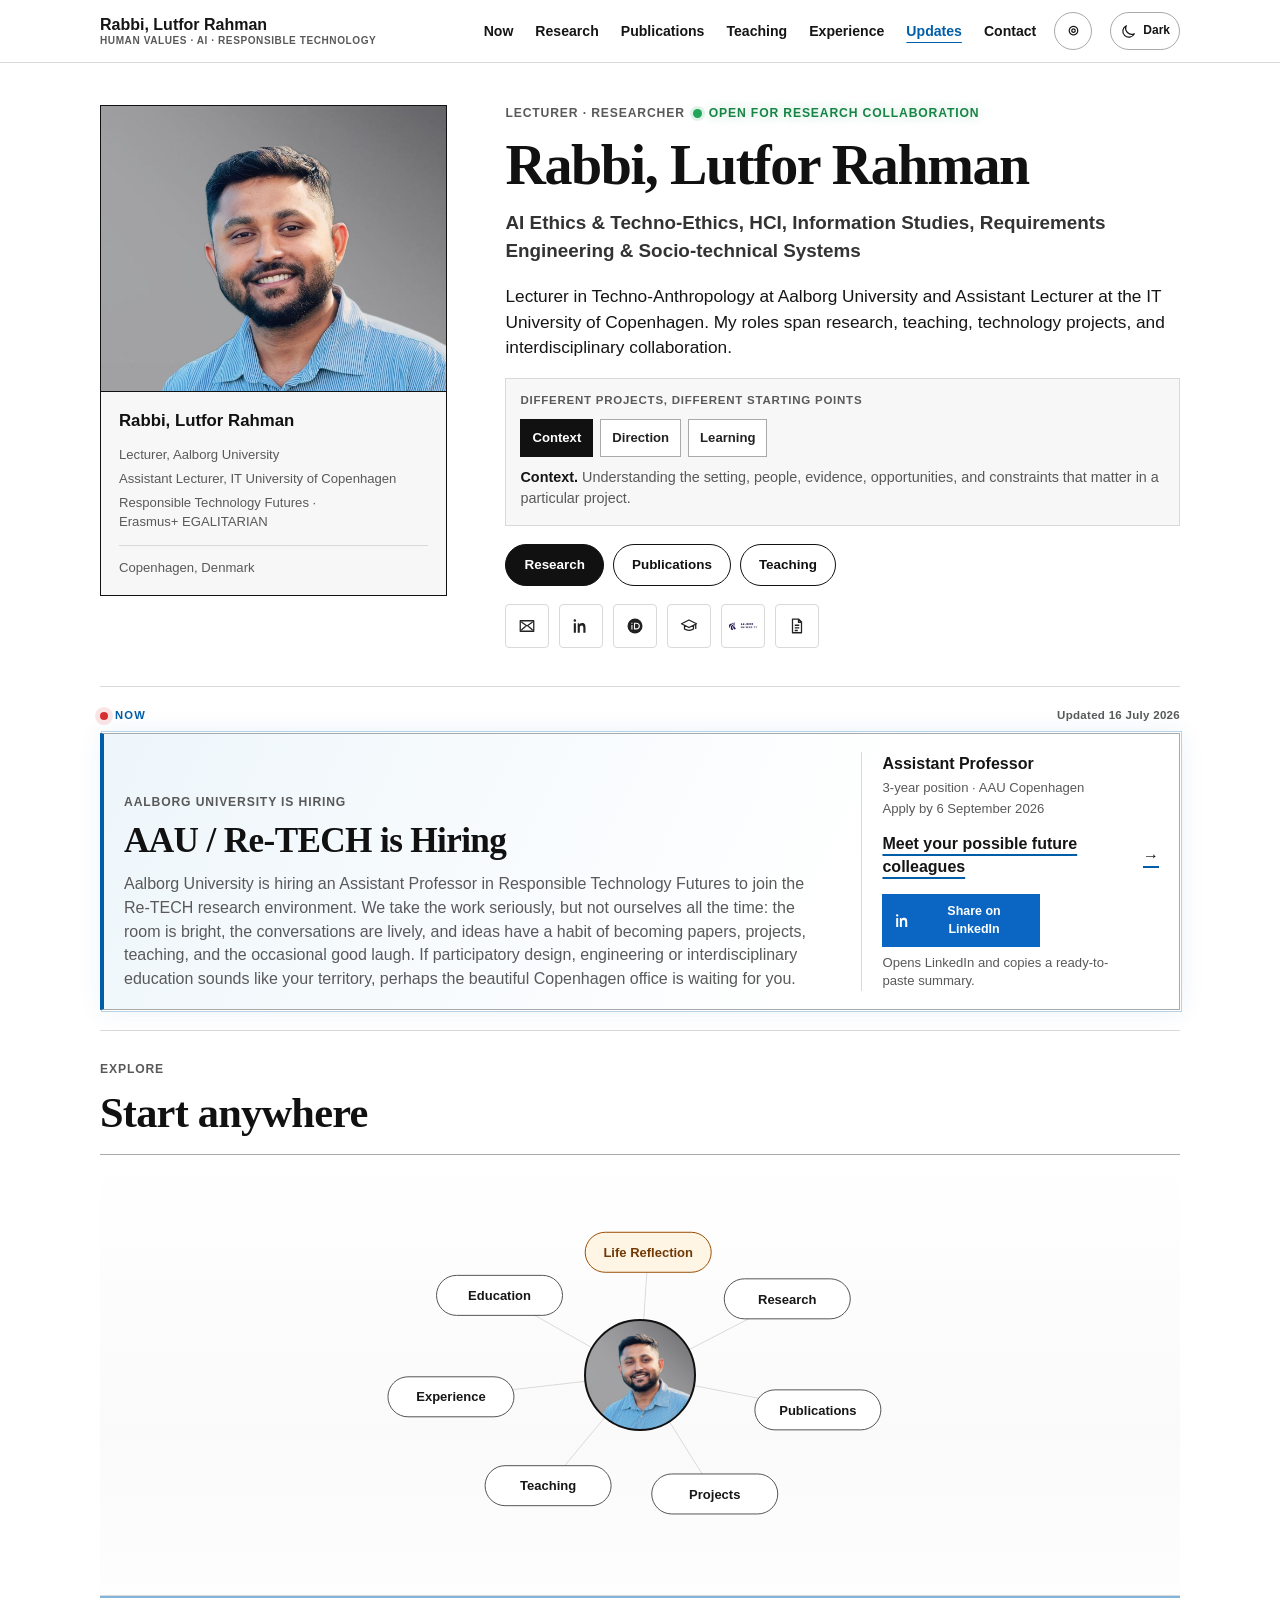
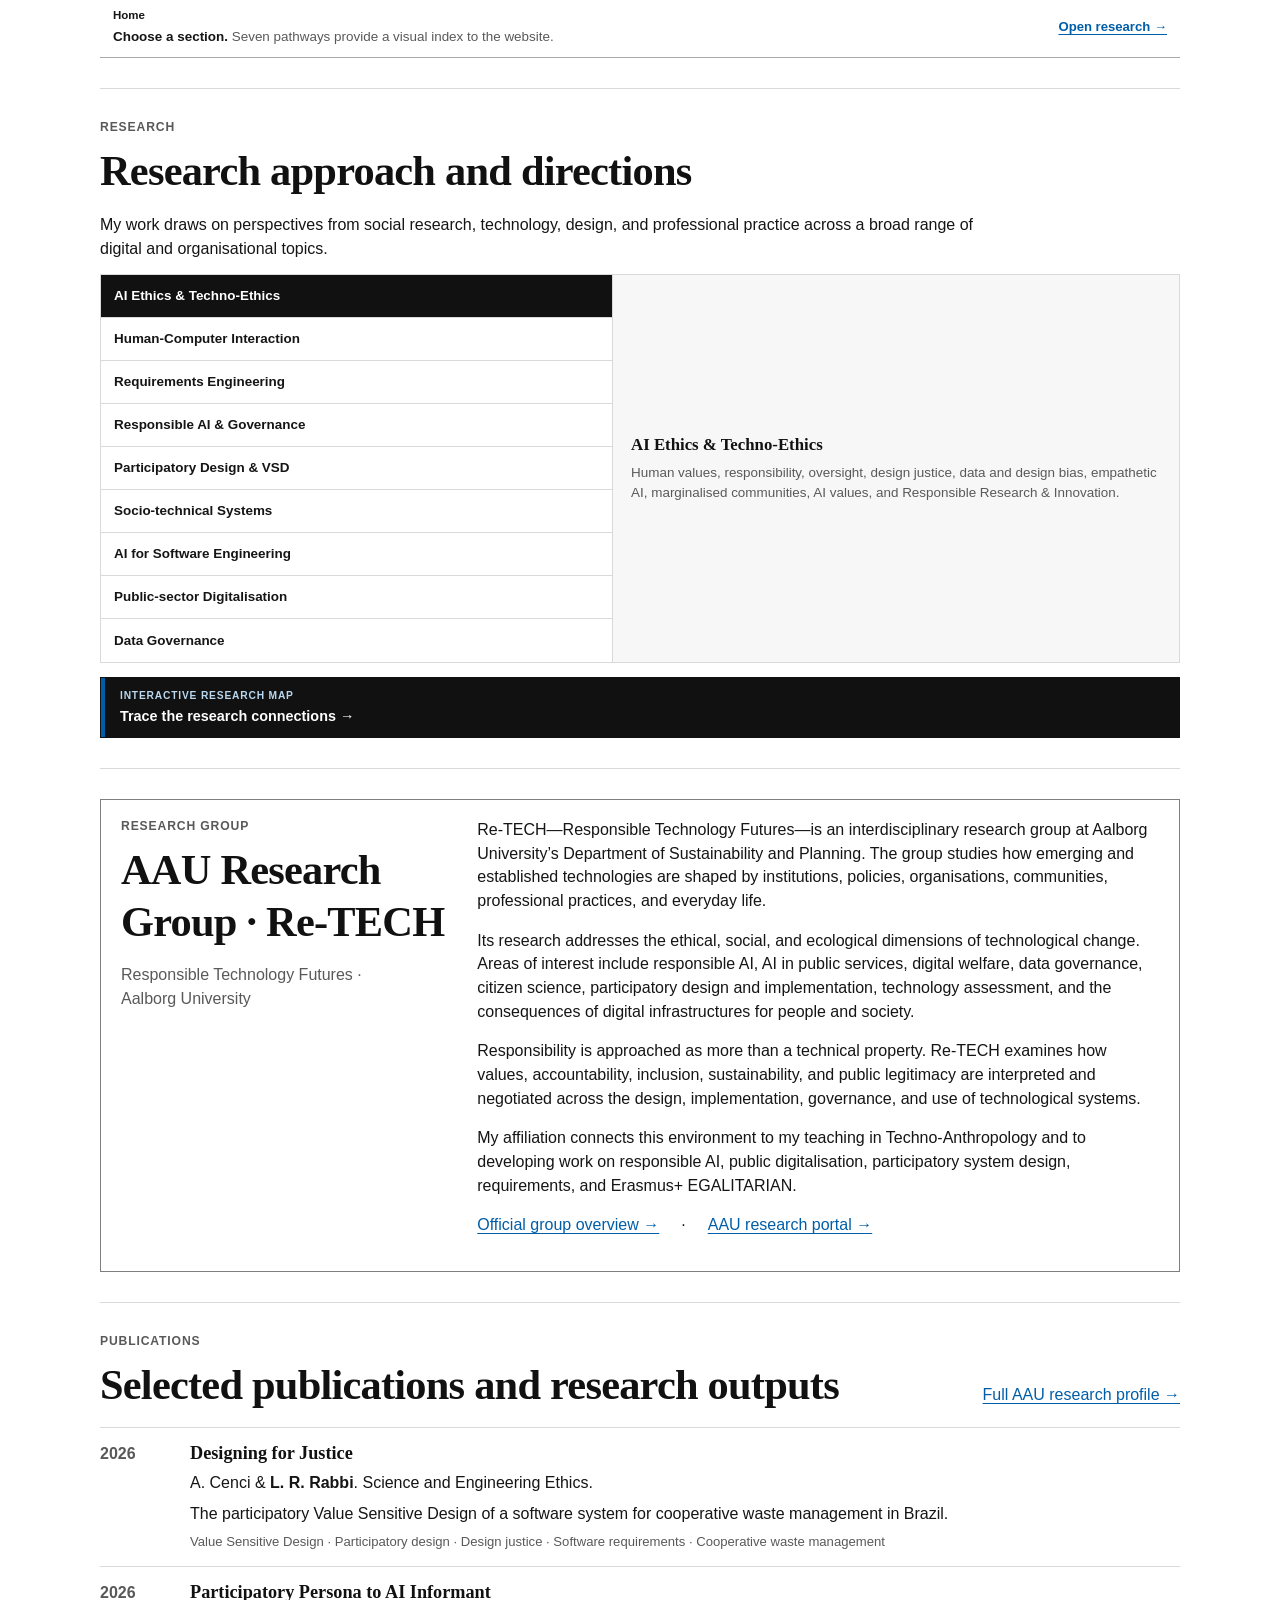
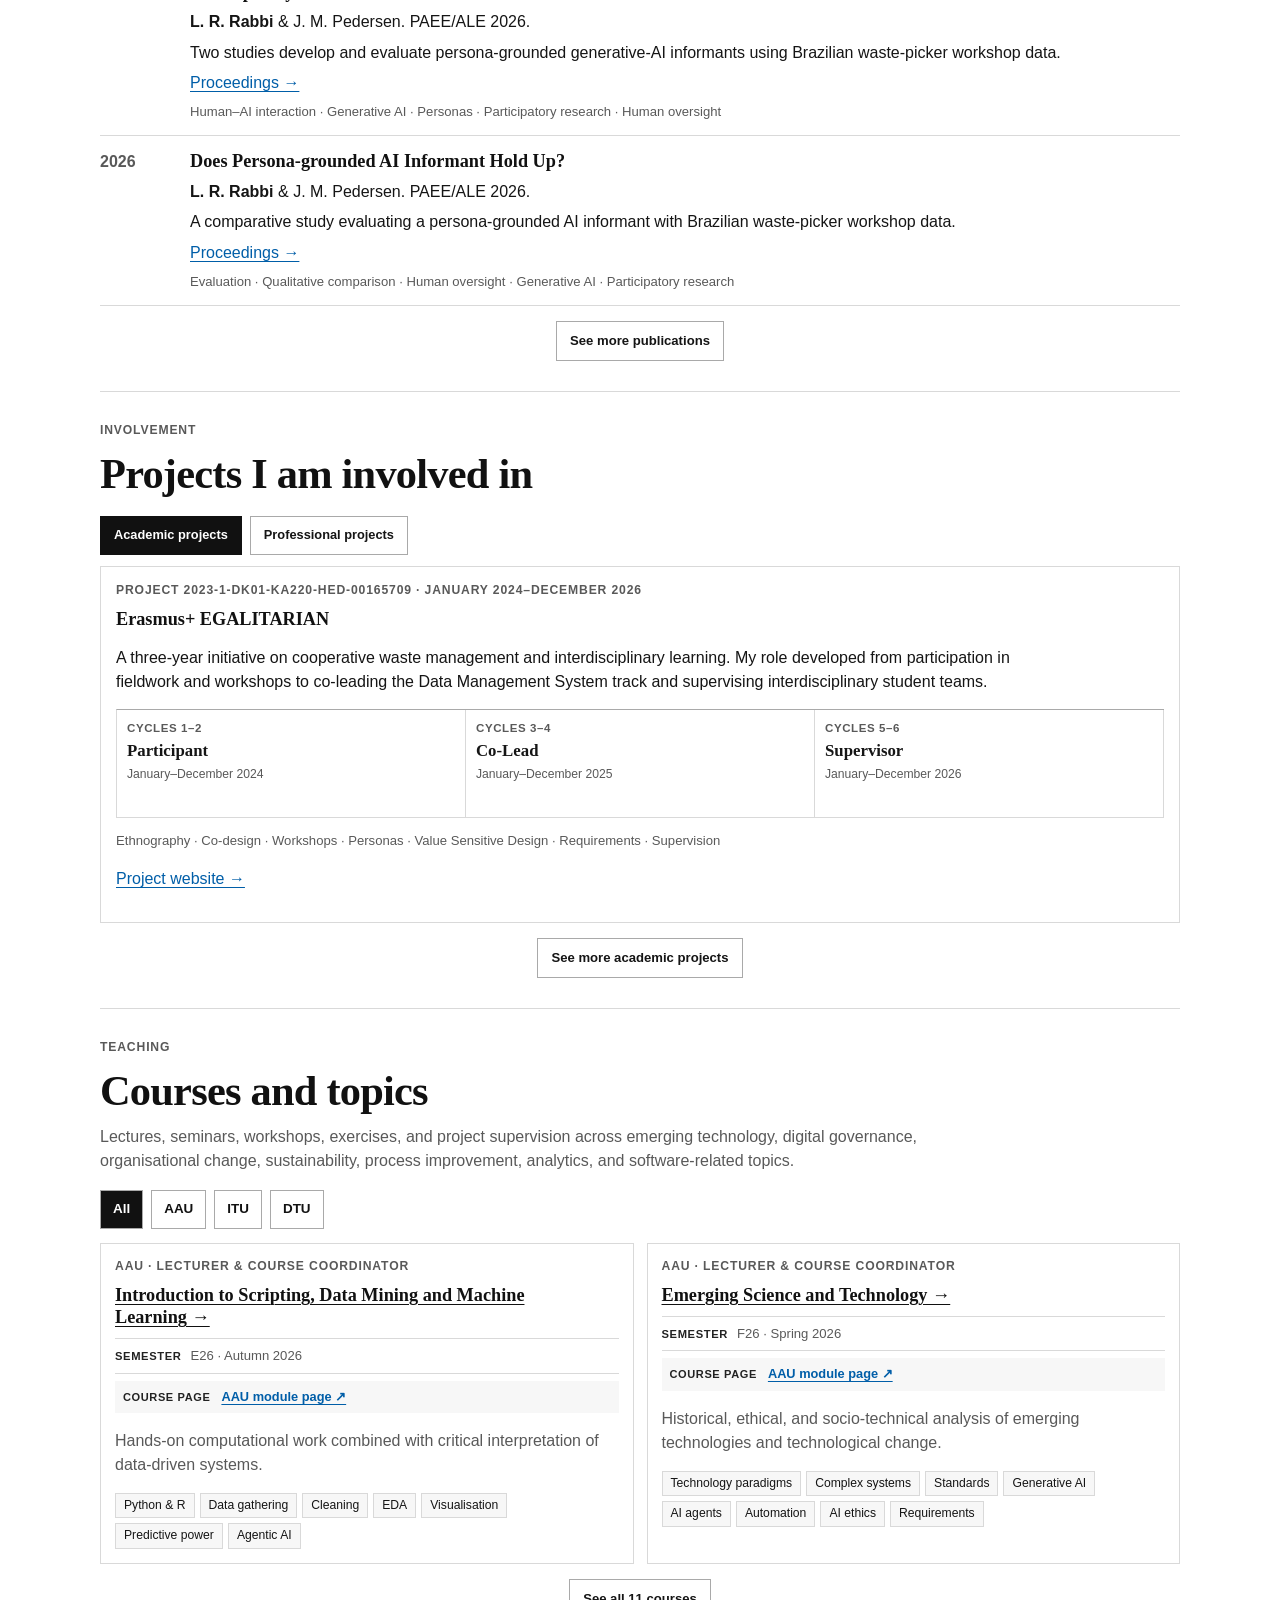
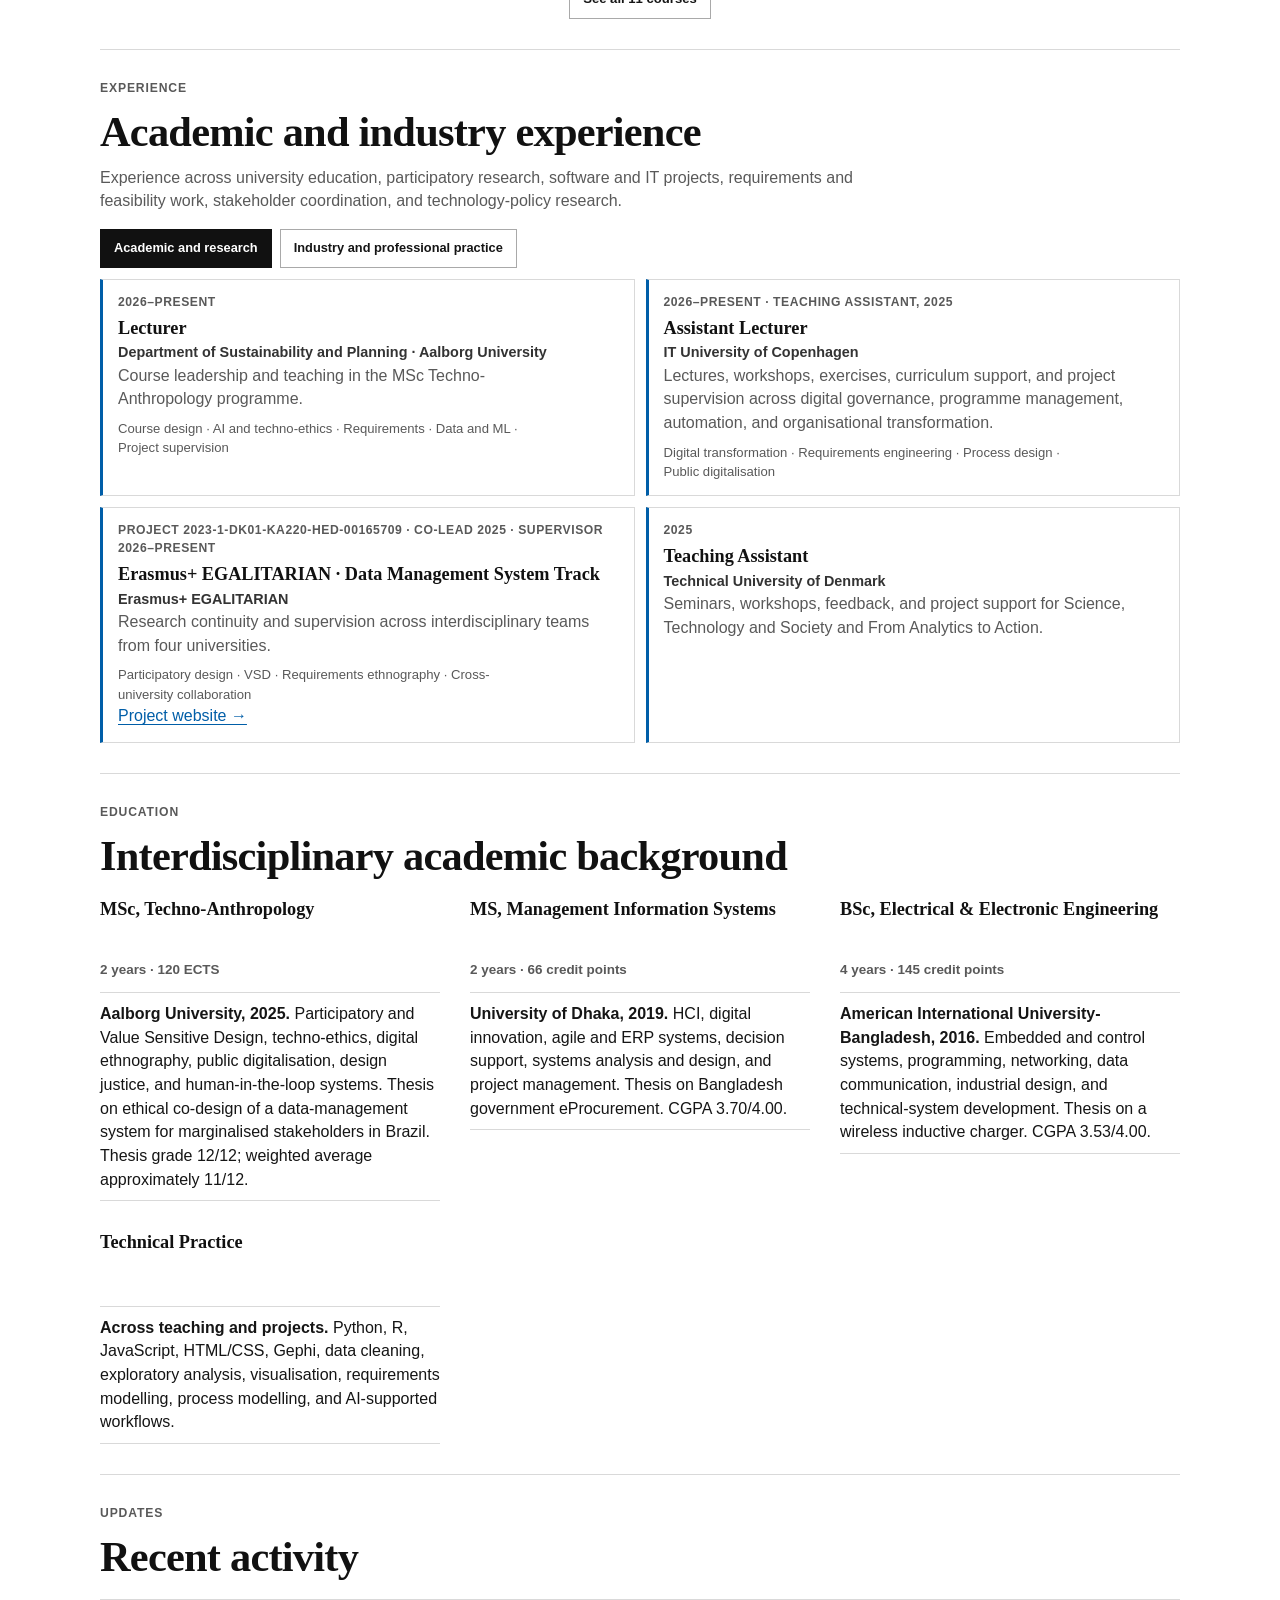
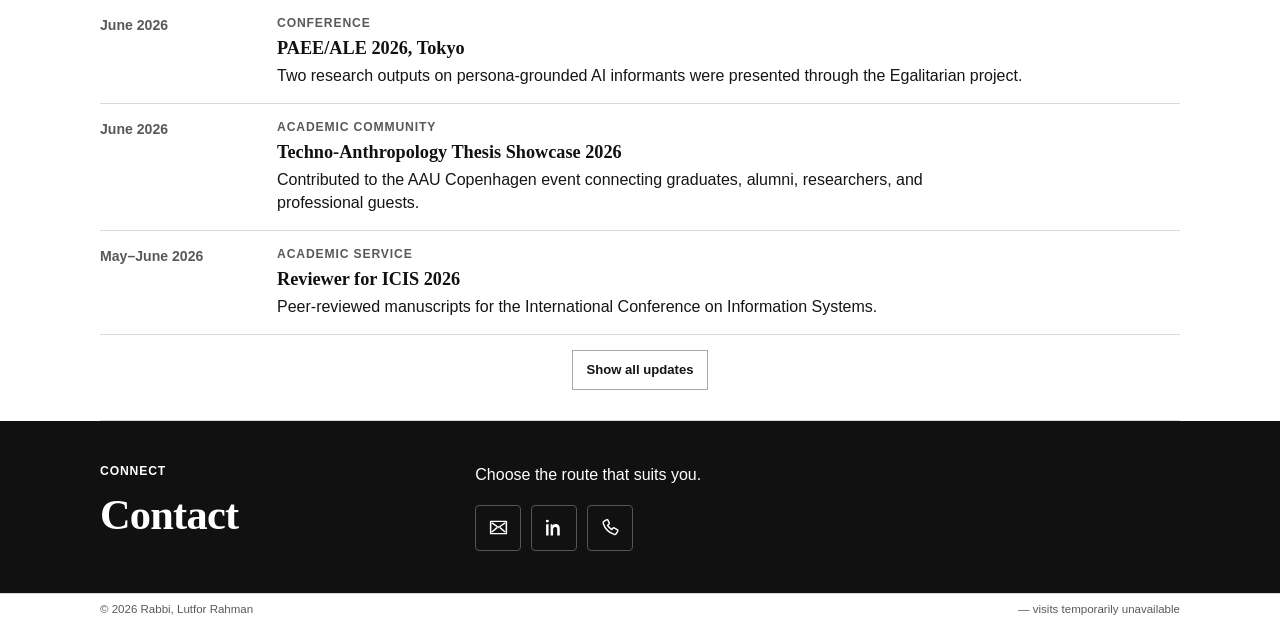
==== commit eb30659a: "Add grouped profile overviews and mobile top controls" ====
--- a/detailed.html
+++ b/detailed.html
@@ -9,16 +9,16 @@
     <meta property="og:type" content="article" />
     <meta property="og:site_name" content="Rabbi, Lutfor Rahman" />
     <meta property="og:title" content="Aalborg University is hiring | Rabbi, Lutfor Rahman" />
-    <meta property="og:description" content="I may be looking for my next boss—and my next office-mate. Apply by 6 September 2026" />
-    <meta property="og:url" content="https://asmrabbi.github.io/detailed.html?now=7c0dca48b4#now" />
-    <meta property="og:image" content="https://asmrabbi.github.io/public/assets/images/social-preview.png?v=7c0dca48b4" />
+    <meta property="og:description" content="AAU / Re-TECH is Hiring Apply by 6 September 2026" />
+    <meta property="og:url" content="https://asmrabbi.github.io/detailed.html?now=04dfa8da6d#now" />
+    <meta property="og:image" content="https://asmrabbi.github.io/public/assets/images/social-preview.png?v=04dfa8da6d" />
     <meta property="og:image:width" content="1200" />
     <meta property="og:image:height" content="627" />
     <meta property="og:image:alt" content="Aalborg University is hiring" />
     <meta name="twitter:card" content="summary_large_image" />
     <meta name="twitter:title" content="Aalborg University is hiring | Rabbi, Lutfor Rahman" />
-    <meta name="twitter:description" content="I may be looking for my next boss—and my next office-mate. Apply by 6 September 2026" />
-    <meta name="twitter:image" content="https://asmrabbi.github.io/public/assets/images/social-preview.png?v=7c0dca48b4" />
+    <meta name="twitter:description" content="AAU / Re-TECH is Hiring Apply by 6 September 2026" />
+    <meta name="twitter:image" content="https://asmrabbi.github.io/public/assets/images/social-preview.png?v=04dfa8da6d" />
     <!-- NOW_SOCIAL_META_END -->
     <title>Rabbi, Lutfor Rahman | AI Ethics, HCI &amp; Requirements Engineering</title>
     <link rel="icon" href="public/assets/favicon.svg" type="image/svg+xml" />
@@ -274,7 +274,8 @@
     </main>
 
     <footer class="site-footer"><div class="container footer-row"><p>© <span id="current-year"></span> Rabbi, Lutfor Rahman</p><p class="visitor-counter" id="visitor-counter" title="Counts page visits, not unique people"><span id="visitor-count-value">—</span> <span id="visitor-count-label">page visits</span></p></div></footer>
+    <button class="site-go-top" id="site-go-top" type="button" aria-label="Go to the top of the page" title="Go to top">↑</button>
     <script src="content/shared-content.js" defer></script>
-    <script src="script.js?v=2e7749b" defer></script>
+    <script src="script.js?v=20260717-2" defer></script>
   </body>
 </html>
--- a/styles.css
+++ b/styles.css
@@ -2538,6 +2538,40 @@
   }
 }
 
+.site-go-top {
+  position: fixed;
+  right: 16px;
+  bottom: 16px;
+  z-index: 1200;
+  display: none;
+  place-items: center;
+  width: 44px;
+  height: 44px;
+  padding: 0;
+  border: 1px solid var(--text);
+  border-radius: 50%;
+  background: var(--page);
+  color: var(--text);
+  box-shadow: 0 4px 18px color-mix(in srgb, var(--text) 18%, transparent);
+  font: 700 22px/1 var(--map-font);
+  opacity: 0;
+  pointer-events: none;
+  transform: translateY(8px);
+  transition: opacity 150ms ease, transform 150ms ease, background 150ms ease, color 150ms ease;
+}
+
+.site-go-top:hover,
+.site-go-top:focus-visible {
+  background: var(--text);
+  color: var(--page);
+}
+
+.site-go-top.is-visible {
+  opacity: 1;
+  pointer-events: auto;
+  transform: translateY(0);
+}
+
 @media (max-width: 760px) {
   html {
     scroll-padding-top: 70px;
@@ -2553,6 +2587,8 @@
   }
 
   .site-name small { display: none; }
+
+  .site-go-top { display: grid; }
 
   .menu-button {
     display: block;
@@ -2746,6 +2782,18 @@
   .academic-experience-list > li {
     display: block;
   }
+
+  .profile-orbit {
+    overflow-x: auto;
+    overflow-y: hidden;
+    overscroll-behavior-inline: contain;
+  }
+
+  #keyword-network {
+    width: 720px;
+    min-width: 720px;
+    max-height: none;
+  }
 }
 
 @media (max-width: 480px) {
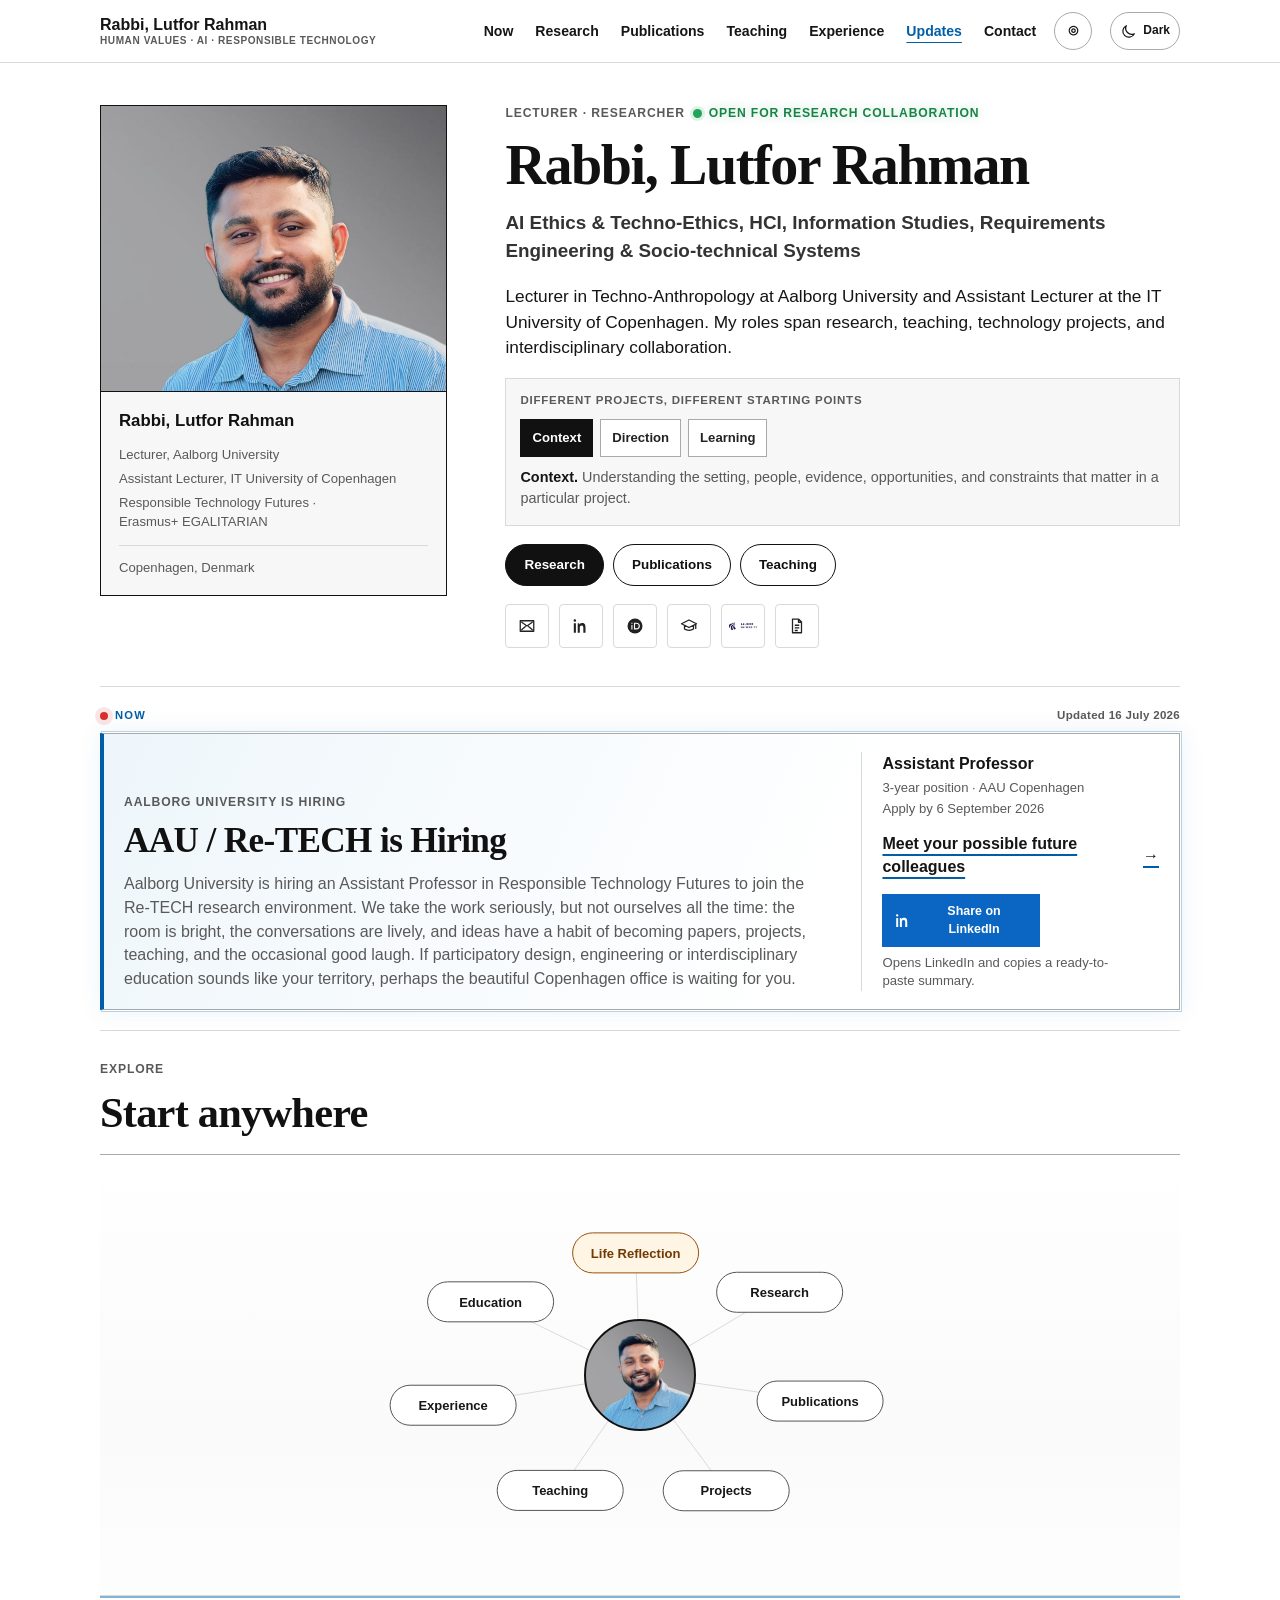
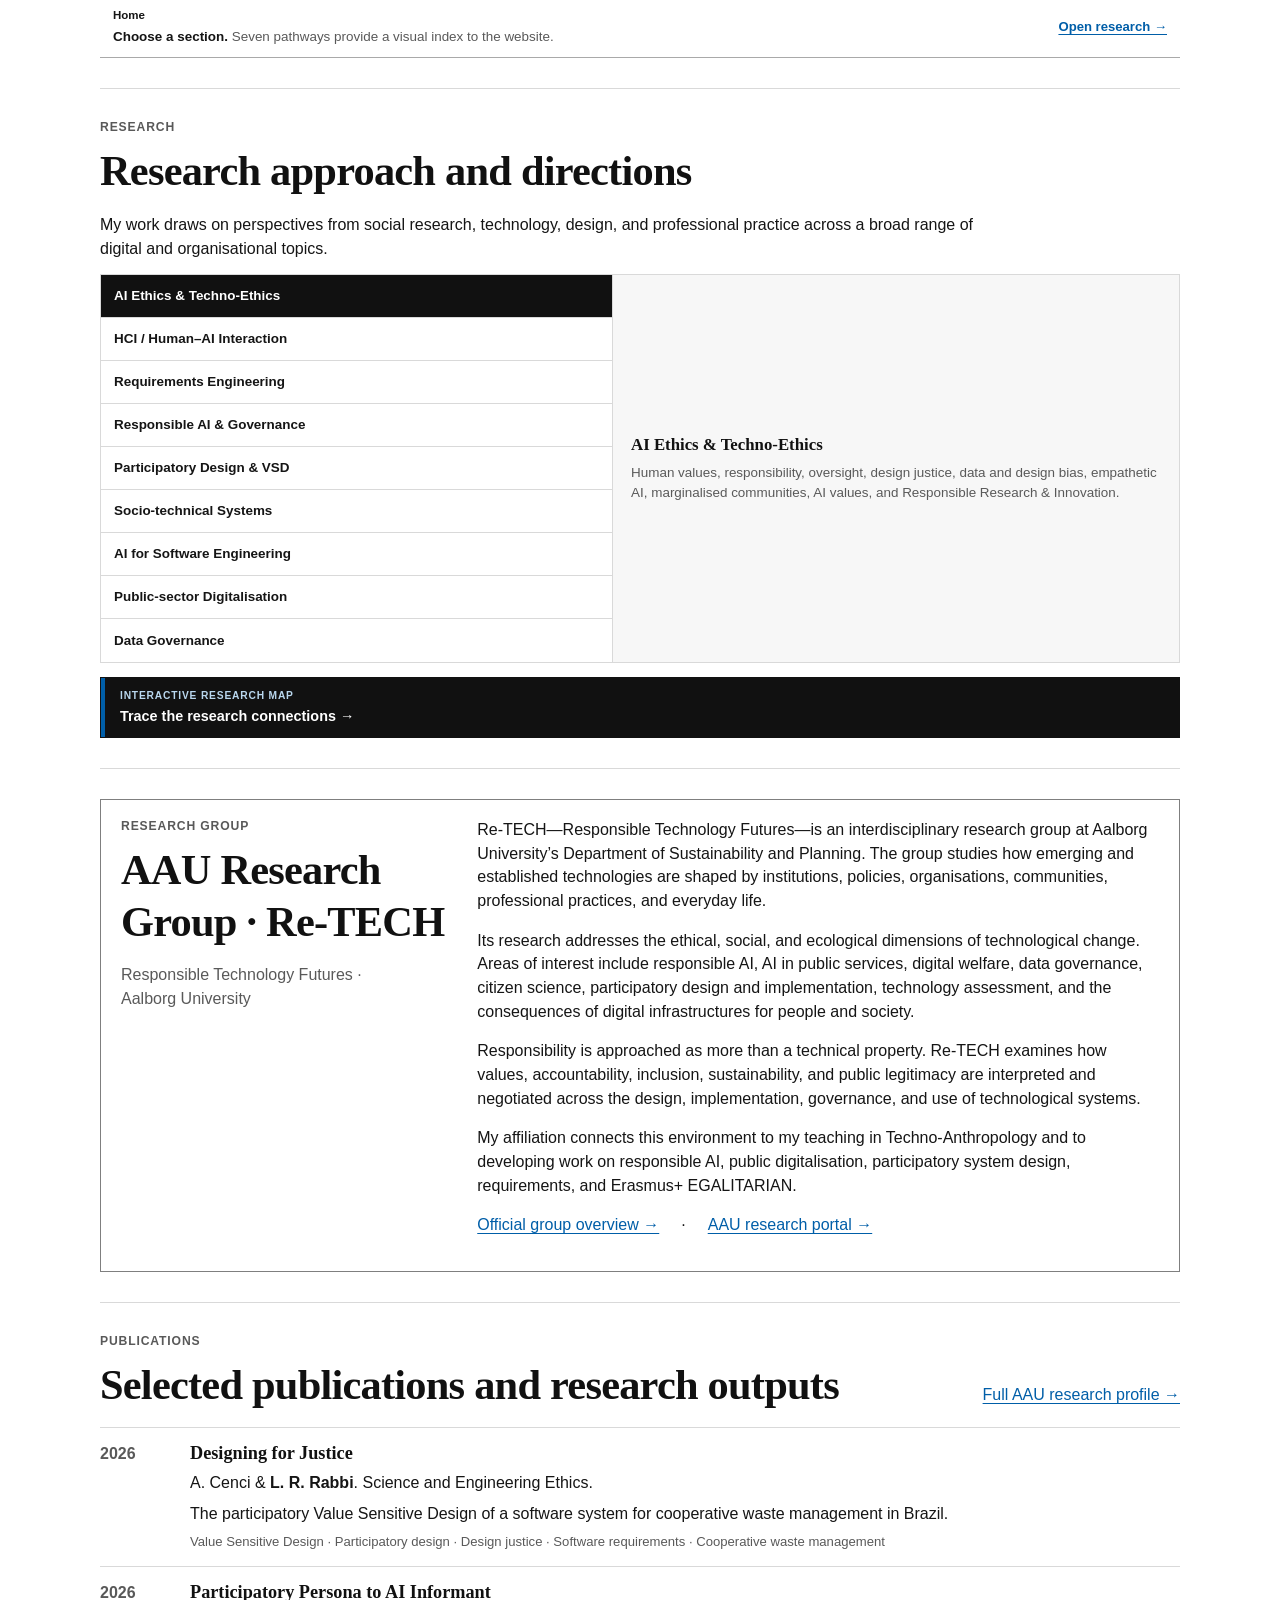
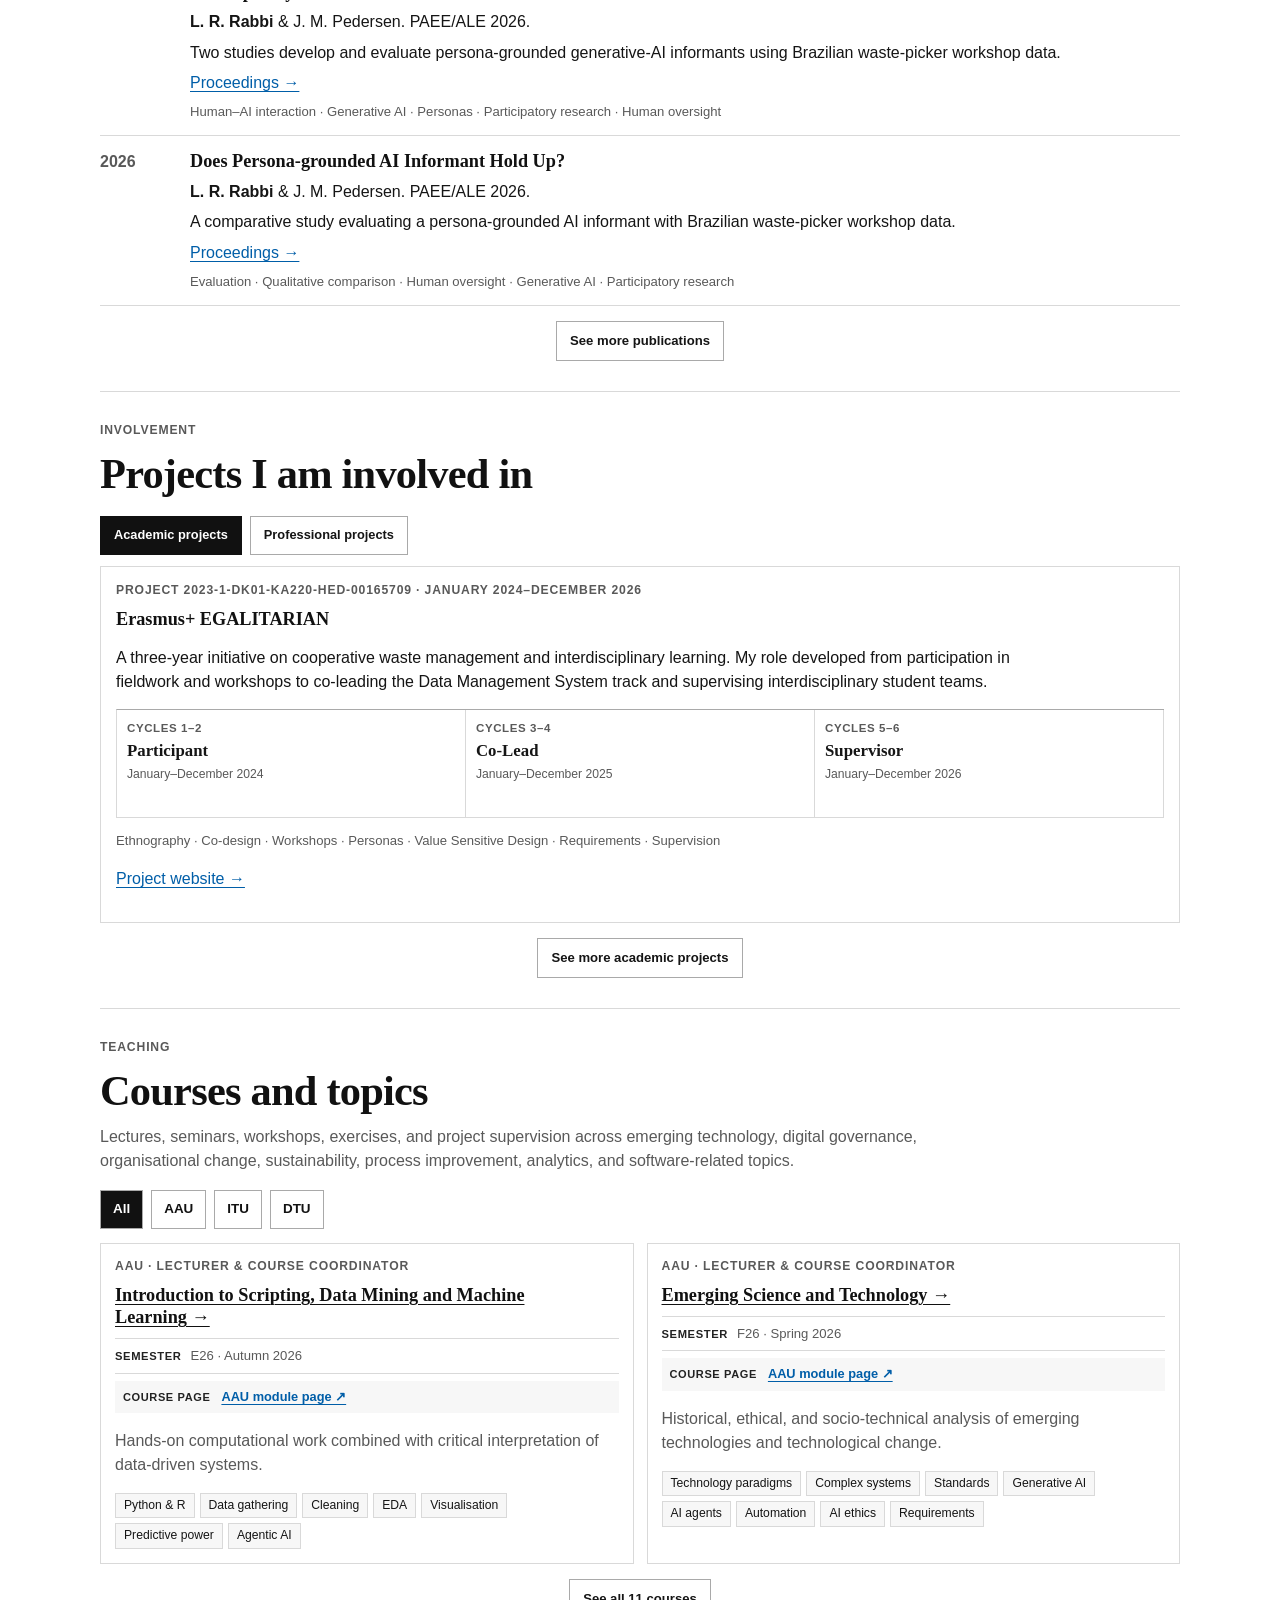
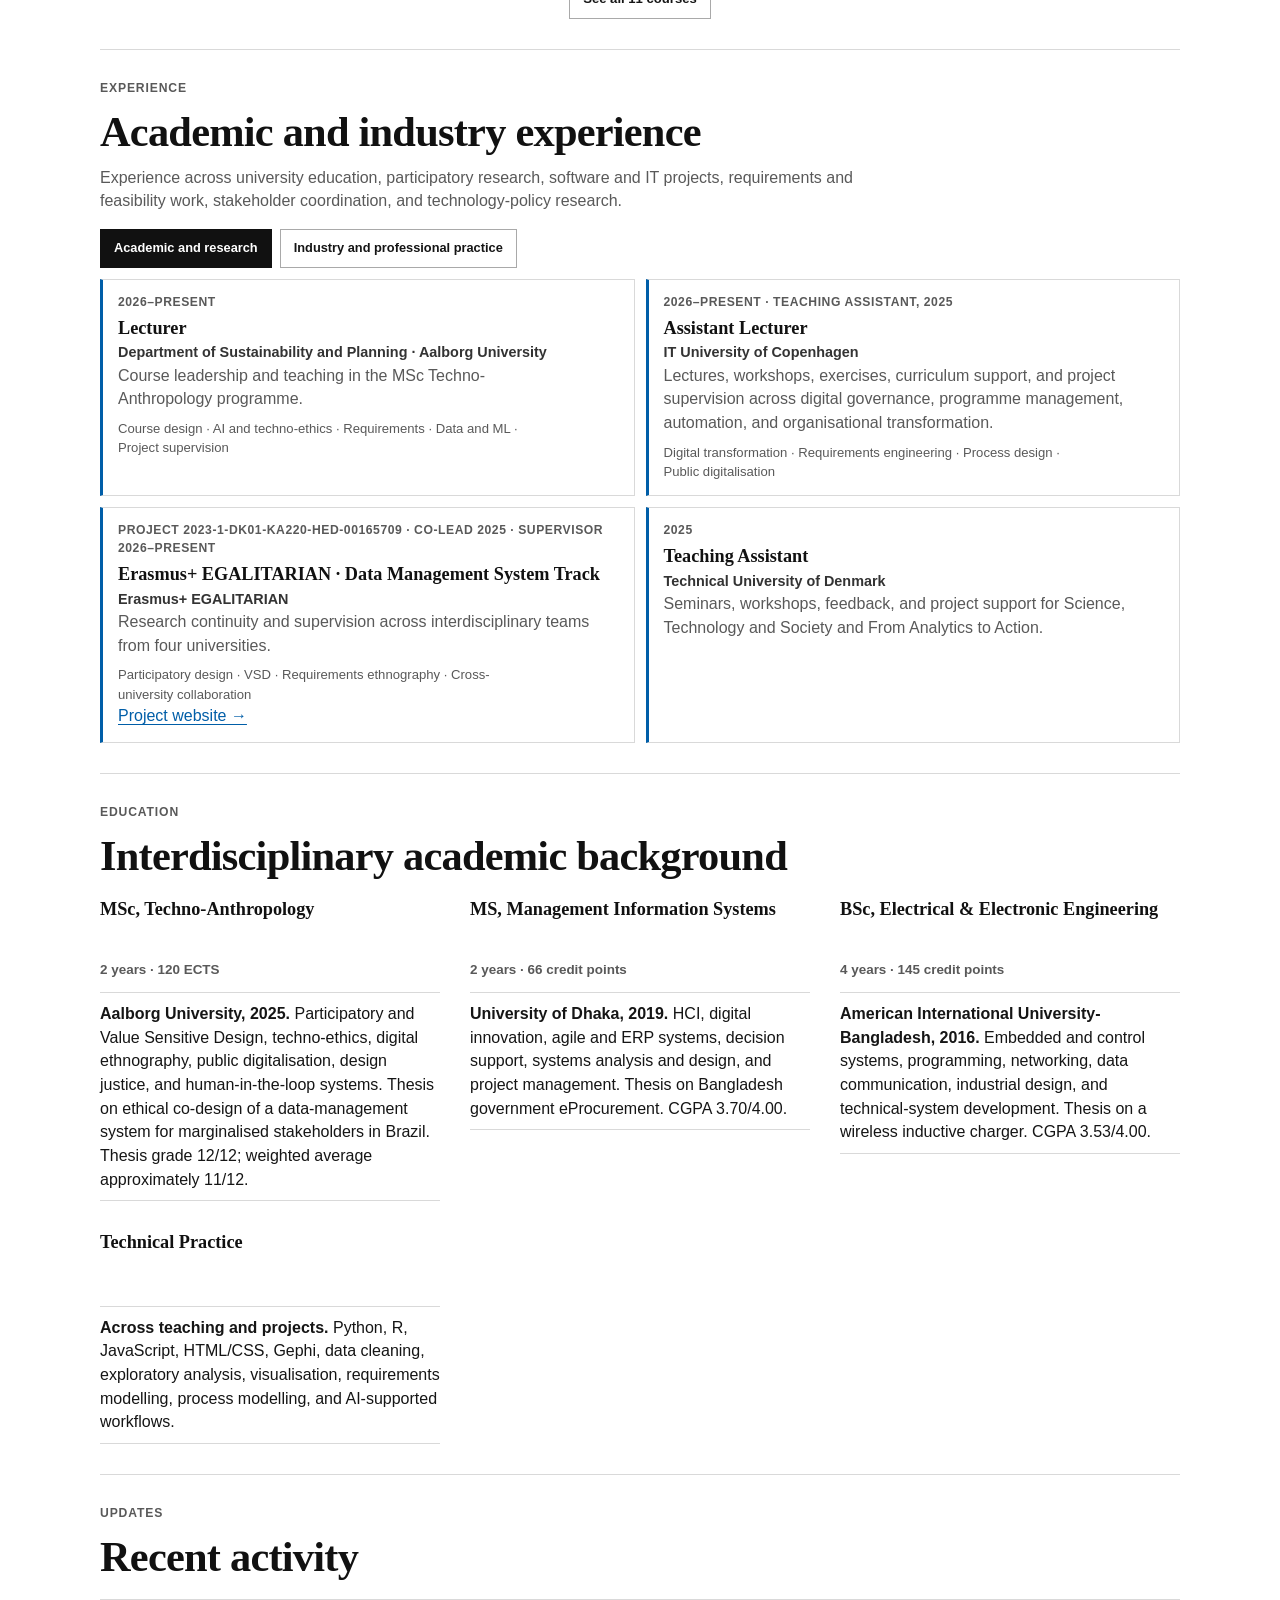
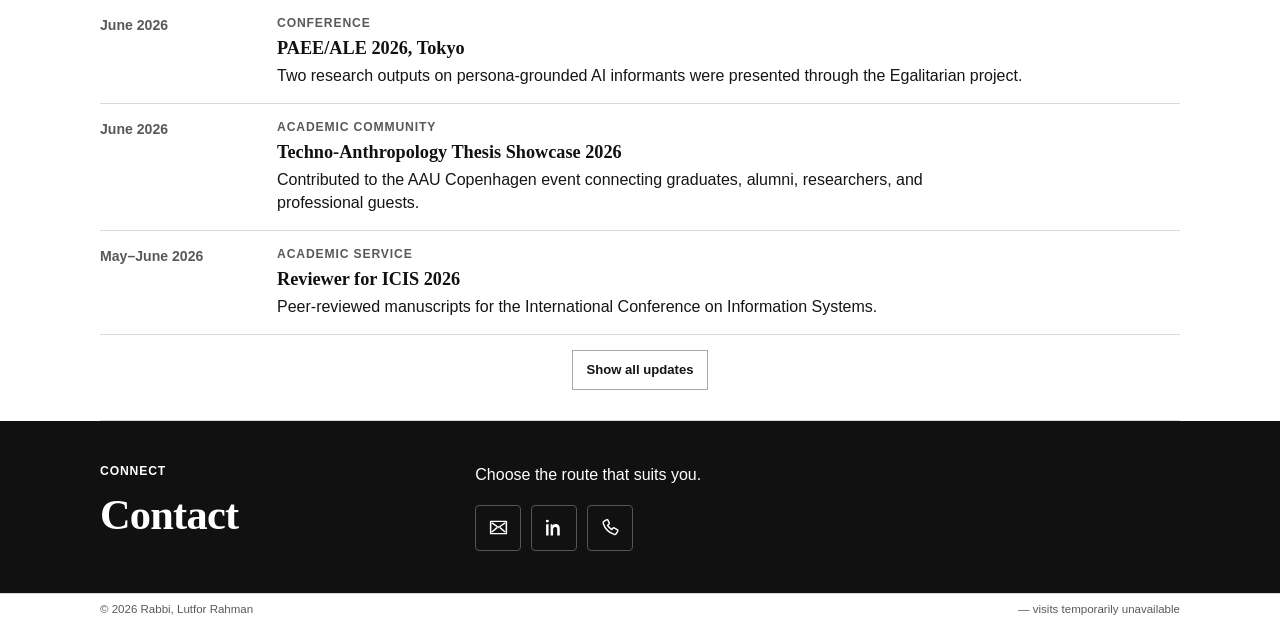
==== commit 604a8eee: "Fix visitor counter increment endpoint" ====
--- a/detailed.html
+++ b/detailed.html
@@ -276,6 +276,6 @@
     <footer class="site-footer"><div class="container footer-row"><p>© <span id="current-year"></span> Rabbi, Lutfor Rahman</p><p class="visitor-counter" id="visitor-counter" title="Counts page visits, not unique people"><span id="visitor-count-value">—</span> <span id="visitor-count-label">page visits</span></p></div></footer>
     <button class="site-go-top" id="site-go-top" type="button" aria-label="Go to the top of the page" title="Go to top">↑</button>
     <script src="content/shared-content.js" defer></script>
-    <script src="script.js?v=20260717-2" defer></script>
+    <script src="script.js?v=20260717-3" defer></script>
   </body>
 </html>
